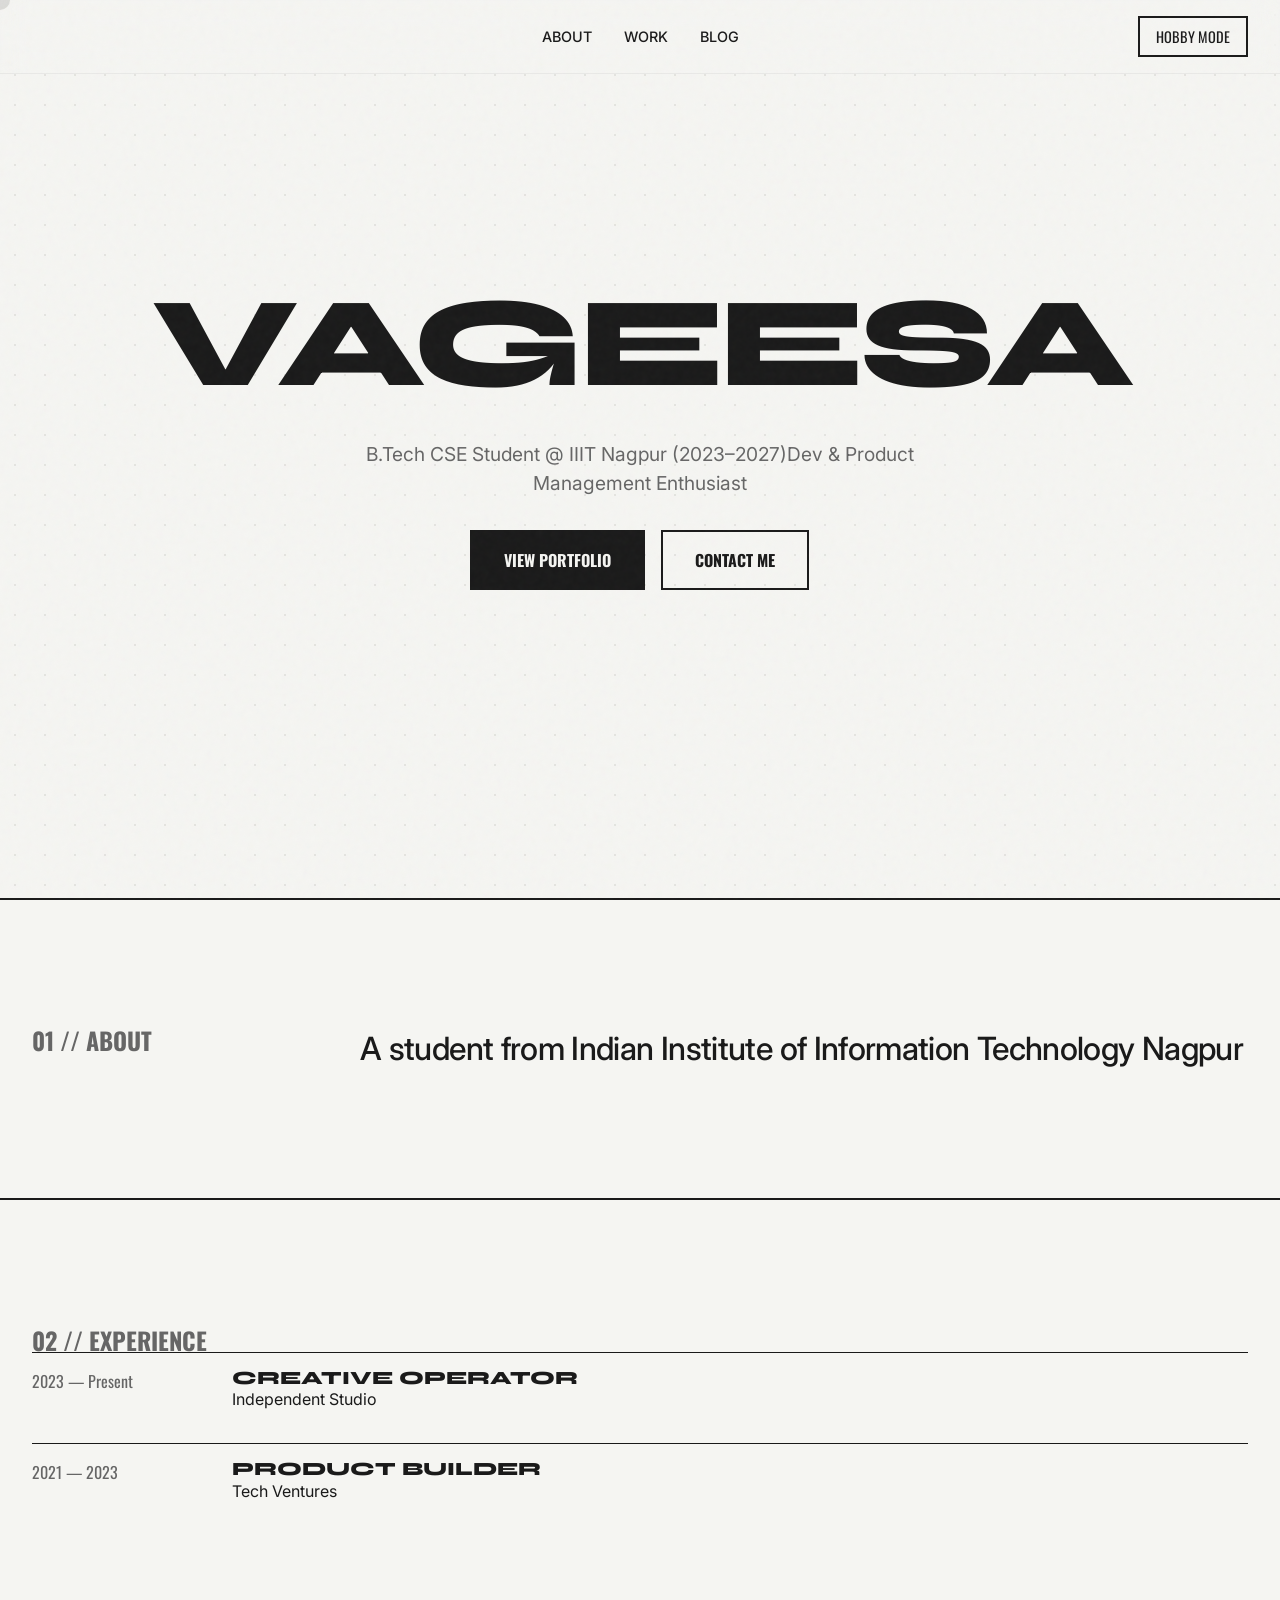
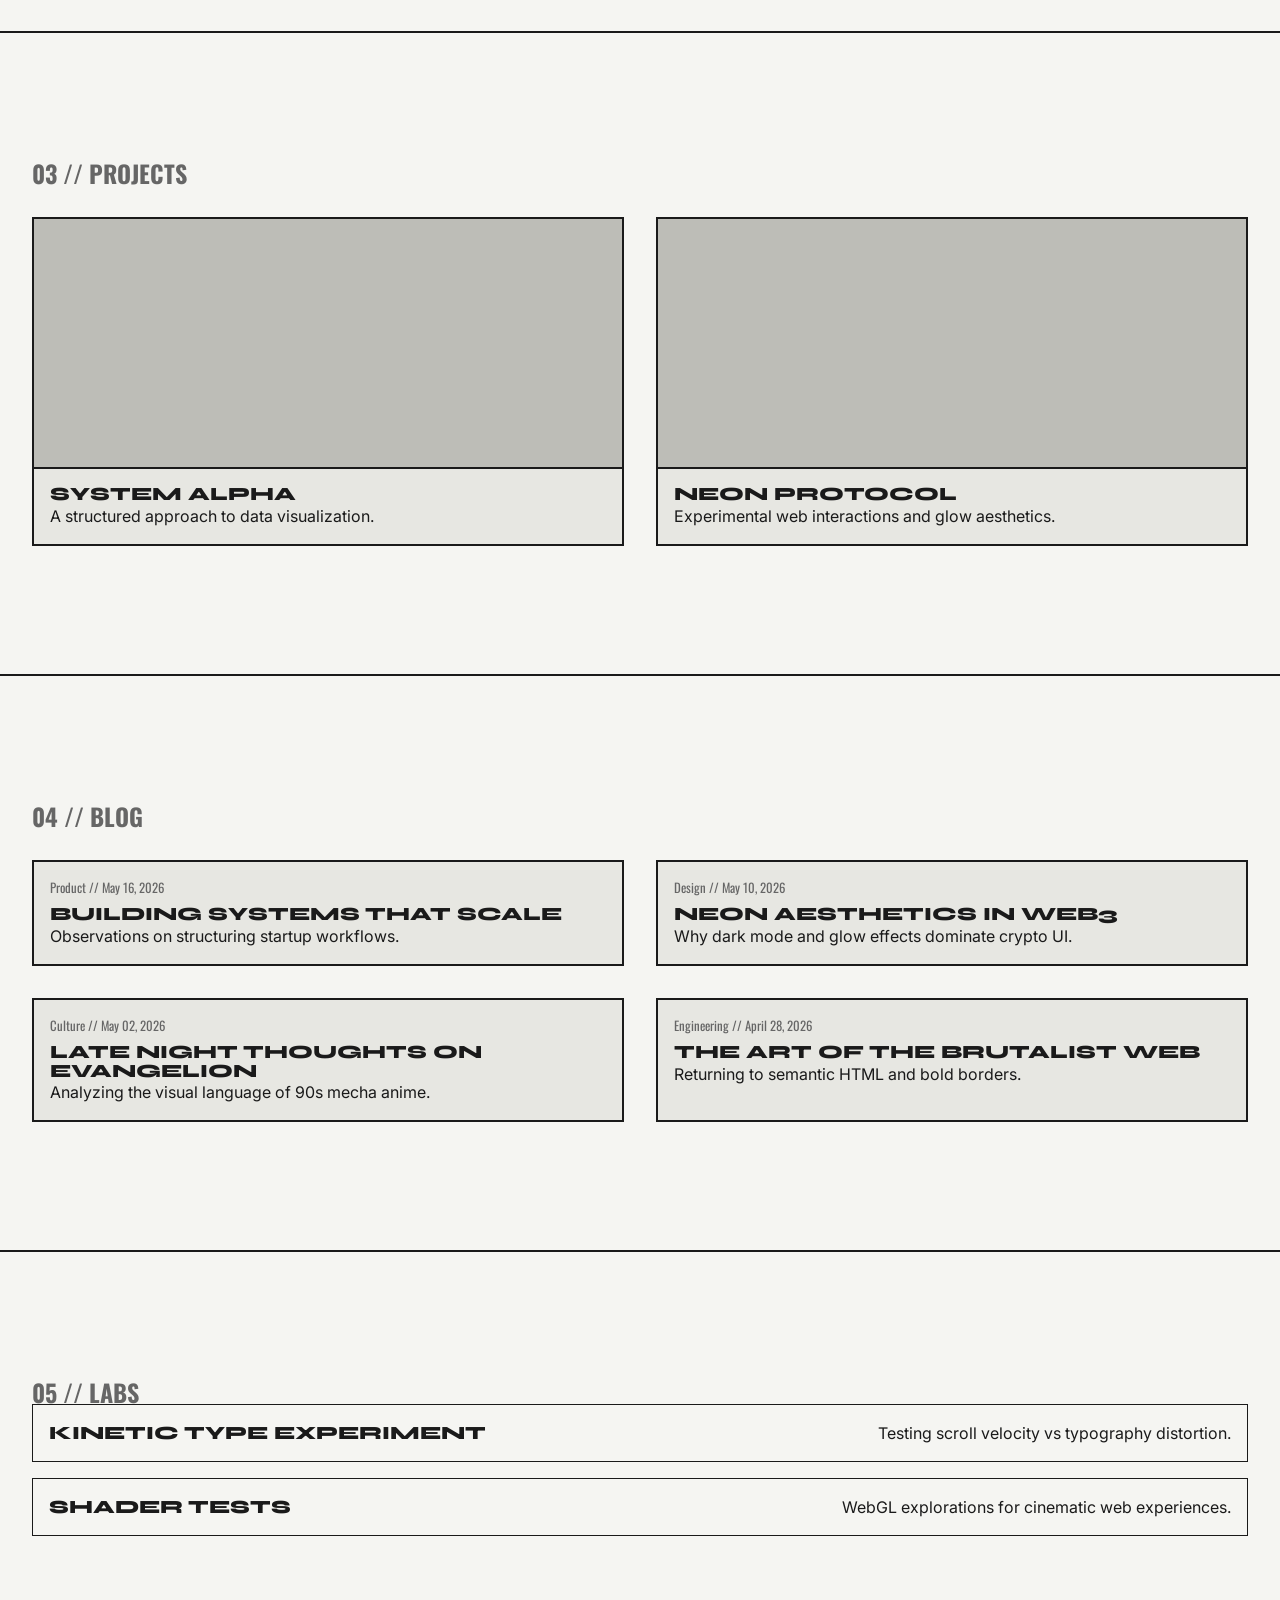
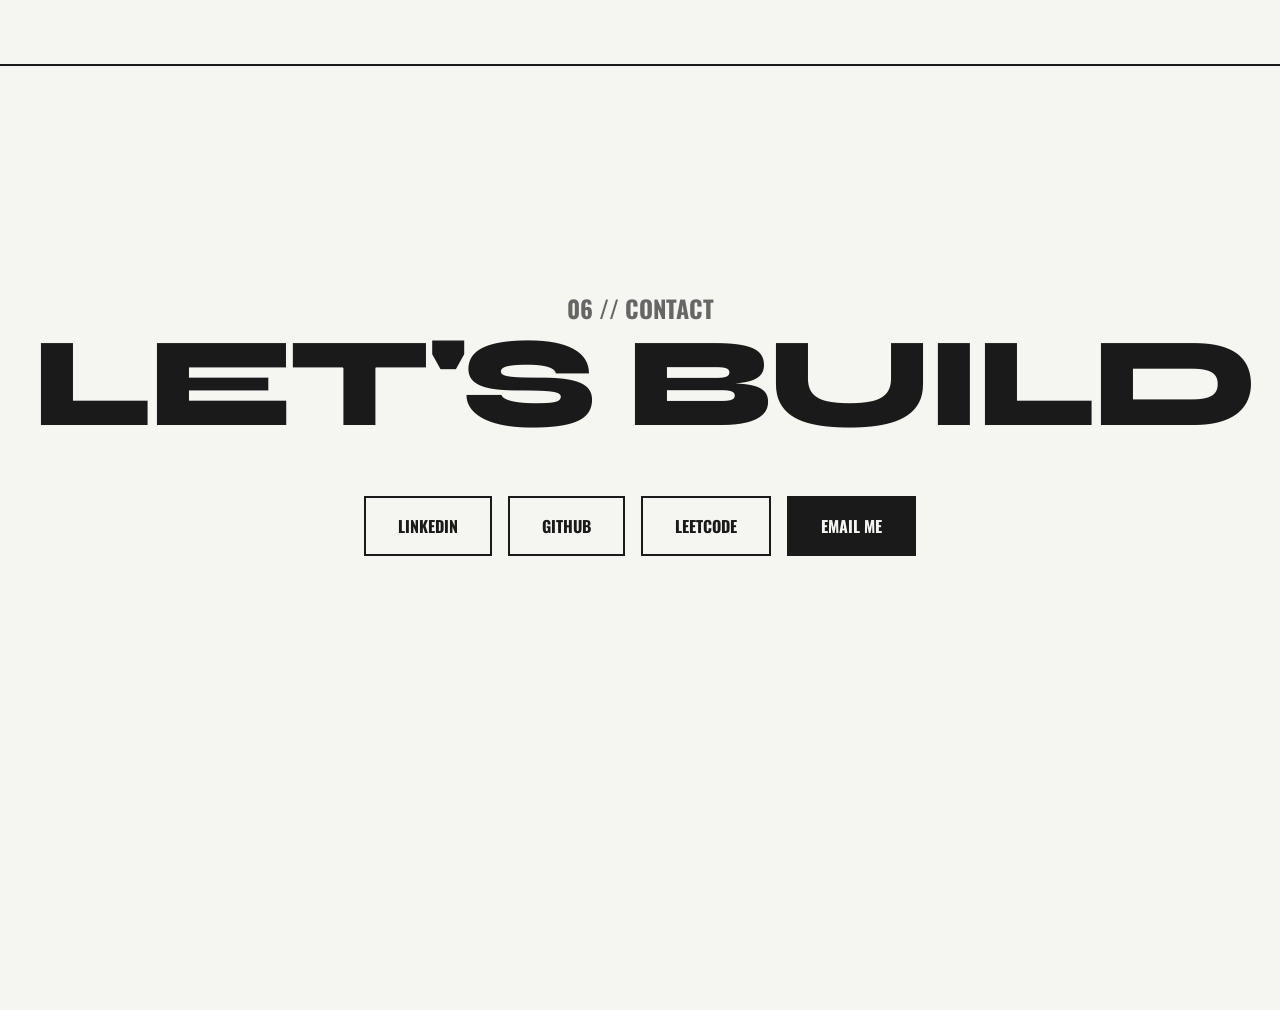
==== index.html @ 17bd2f6d "Put hero subtext on multiple lines" ====
<!DOCTYPE html>
<html lang="en" style="background-color: #F5F5F2;">
<head>
    <meta charset="UTF-8">
    <meta name="viewport" content="width=device-width, initial-scale=1.0">
    <title>Vageesa | Creative Operator</title>
    <meta name="description" content="Multidisciplinary creator bridging structured systems and raw human expression.">
    <link rel="preconnect" href="https://fonts.googleapis.com">
    <link rel="preconnect" href="https://fonts.gstatic.com" crossorigin>
    <link href="https://fonts.googleapis.com/css2?family=Caveat:wght@600&family=Inter:wght@400;500;600&family=Oswald:wght@500;700&family=Syne:wght@600;700;800&display=swap" rel="stylesheet">
    <link rel="stylesheet" href="styles.css">
</head>
<body class="professional-mode">
    <div id="transition-overlay" class="page-transition"></div>
    <div class="custom-cursor"></div>
    <div class="noise-overlay"></div>
    
    <nav class="navbar">
        <div class="nav-links">
            <a href="#about">About</a>
            <a href="#projects">Work</a>
            <a href="#blog">Blog</a>
        </div>
        <div class="nav-right">
            <button id="mode-toggle" class="mode-btn">
                <span class="btn-text">Hobby Mode</span>
                <div class="btn-glow"></div>
            </button>
        </div>
    </nav>

    <main data-scroll-container>
        <section id="hero" class="hero-section boxed-section">
            <div class="hero-content">
                <h1 class="giant-text" id="hero-watermark">VAGEESA</h1>
                <div class="hero-sub">
                    <p>B.Tech CSE Student @ IIIT Nagpur (2023–2027)<br>Dev & Product Management Enthusiast</p>
                </div>
                <div class="hero-actions">
                    <a href="#projects" class="btn btn-primary">View Portfolio</a>
                    <a href="#contact" class="btn btn-outline">Contact Me</a>
                </div>
            </div>
            <div class="grid-overlay"></div>
        </section>

        <section id="about" class="about-section boxed-section grid-layout">
            <div class="section-header">
                <h2 class="scroll-reveal">01 // ABOUT</h2>
            </div>
            <div class="about-content scroll-reveal">
                <p class="large-body" id="about-text">I operate at the intersection of logical product building and experimental visual storytelling. Every pixel has a purpose.</p>
            </div>
        </section>

        <section id="experience" class="experience-section boxed-section">
            <div class="section-header">
                <h2 class="scroll-reveal">02 // EXPERIENCE</h2>
            </div>
            <div class="timeline scroll-reveal">
                <div class="timeline-item">
                    <div class="timeline-meta">2023 — Present</div>
                    <div class="timeline-content">
                        <h3>Creative Operator</h3>
                        <p>Independent Studio</p>
                    </div>
                </div>
                <div class="timeline-item">
                    <div class="timeline-meta">2021 — 2023</div>
                    <div class="timeline-content">
                        <h3>Product Builder</h3>
                        <p>Tech Ventures</p>
                    </div>
                </div>
            </div>
        </section>

        <section id="projects" class="projects-section boxed-section">
            <div class="section-header">
                <h2 class="scroll-reveal">03 // PROJECTS</h2>
            </div>
            <div class="projects-grid">
                <!-- Project cards will go here -->
                <article class="project-card scroll-reveal">
                    <div class="project-img placeholder-img"></div>
                    <div class="project-info">
                        <h3>System Alpha</h3>
                        <p>A structured approach to data visualization.</p>
                    </div>
                </article>
                <article class="project-card scroll-reveal">
                    <div class="project-img placeholder-img"></div>
                    <div class="project-info">
                        <h3>Neon Protocol</h3>
                        <p>Experimental web interactions and glow aesthetics.</p>
                    </div>
                </article>
            </div>
        </section>

        <section id="blog" class="blog-section boxed-section">
            <div class="section-header">
                <h2 class="scroll-reveal">04 // BLOG</h2>
            </div>
            <div id="blog-container" class="blog-grid scroll-reveal">
                <!-- Blog cards injected via JS -->
            </div>
        </section>

        <section id="labs" class="labs-section boxed-section">
            <div class="section-header">
                <h2 class="scroll-reveal">05 // LABS</h2>
            </div>
            <div class="labs-content scroll-reveal">
                <div class="lab-item">
                    <h3>Kinetic Type Experiment</h3>
                    <p>Testing scroll velocity vs typography distortion.</p>
                </div>
                <div class="lab-item">
                    <h3>Shader Tests</h3>
                    <p>WebGL explorations for cinematic web experiences.</p>
                </div>
            </div>
        </section>

        <section id="contact" class="contact-section boxed-section">
            <div class="section-header">
                <h2 class="scroll-reveal">06 // CONTACT</h2>
            </div>
            <div class="contact-content scroll-reveal">
                <h1 class="giant-text">LET'S BUILD</h1>
                
                <div class="social-links" style="margin-top: 3rem; display: flex; justify-content: center; gap: 1rem; flex-wrap: wrap;">
                    <a href="https://linkedin.com/in/vageesa" target="_blank" class="btn btn-outline">LinkedIn</a>
                    <a href="https://github.com/vageesa" target="_blank" class="btn btn-outline">GitHub</a>
                    <a href="https://leetcode.com/u/vageesa_sarma/" target="_blank" class="btn btn-outline">LeetCode</a>
                    <a href="mailto:vageesamusunuri@gmail.com" class="btn btn-primary">Email Me</a>
                </div>
            </div>
        </section>
    </main>

    <script src="script.js"></script>
</body>
</html>
---- styles.css ----
:root {
    /* Fonts */
    --font-sans: 'Inter', sans-serif;
    --font-display: 'Syne', sans-serif;
    --font-mono: 'Oswald', sans-serif;
    --font-sign: 'Caveat', cursive;

    /* Professional Mode (Light) Default */
    --bg-main: #F5F5F2;
    --bg-secondary: #E7E7E2;
    --text-main: #1A1A1A;
    --text-muted: #666666;
    --border-main: #1A1A1A;
    --accent-primary: #BDBDB7;
    --accent-glow: transparent;
    --noise-opacity: 0.03;
    
    /* Layout */
    --border-width: 2px;
    --spacing-sm: 1rem;
    --spacing-md: 2rem;
    --spacing-lg: 4rem;
    --spacing-xl: 8rem;
    
    --transition-cinematic: all 1.2s cubic-bezier(0.19, 1, 0.22, 1);
    --transition-fast: all 0.3s ease;
}

body.hobby-mode {
    /* Hobby Mode (Dark) */
    --bg-main: #0a0a0c;
    --bg-secondary: #121214;
    --text-main: #F5F5F2;
    --text-muted: #888888;
    --border-main: #333333;
    --accent-primary: #ff5e00; /* Neon Orange */
    --accent-secondary: #00e1ff; /* Electric Blue */
    --accent-tertiary: #9d00ff; /* Soft Purple */
    --accent-glow: 0 0 20px rgba(255, 94, 0, 0.3);
    --noise-opacity: 0.08;
}

/* Reset & Base */
*, *::before, *::after {
    box-sizing: border-box;
    margin: 0;
    padding: 0;
}

html {
    scroll-behavior: smooth;
    font-size: 16px;
    -ms-overflow-style: none;  /* IE and Edge */
    scrollbar-width: none;  /* Firefox */
    background-color: var(--bg-main);
}

/* Hide scrollbar for Chrome, Safari and Opera */
::-webkit-scrollbar {
    display: none;
}

body {
    background-color: var(--bg-main);
    color: var(--text-main);
    font-family: var(--font-sans);
    line-height: 1.5;
    transition: var(--transition-cinematic);
    overflow-x: hidden;
    cursor: none; /* Custom cursor */
}

/* Custom Cursor */
.custom-cursor {
    position: fixed;
    top: 0;
    left: 0;
    width: 20px;
    height: 20px;
    border-radius: 50%;
    background-color: var(--text-main);
    mix-blend-mode: difference;
    pointer-events: none;
    z-index: 9999;
    transform: translate(-50%, -50%);
    transition: width 0.2s, height 0.2s, background-color 0.2s;
}

body.hobby-mode .custom-cursor {
    background-color: var(--accent-primary);
    box-shadow: 0 0 10px var(--accent-primary);
    mix-blend-mode: normal;
}

/* Noise Overlay */
.noise-overlay {
    position: fixed;
    top: 0;
    left: 0;
    width: 100vw;
    height: 100vh;
    pointer-events: none;
    z-index: 9998;
    opacity: var(--noise-opacity);
    background: url('data:image/svg+xml;utf8,%3Csvg viewBox="0 0 200 200" xmlns="http://www.w3.org/2000/svg"%3E%3Cfilter id="noiseFilter"%3E%3CfeTurbulence type="fractalNoise" baseFrequency="0.65" numOctaves="3" stitchTiles="stitch"/%3E%3C/filter%3E%3Crect width="100%25" height="100%25" filter="url(%23noiseFilter)"/%3E%3C/svg%3E');
    transition: var(--transition-cinematic);
}

/* Grid overlay for professional mode */
body:not(.hobby-mode) .grid-overlay {
    position: absolute;
    top: 0;
    left: 0;
    right: 0;
    bottom: 0;
    background-image: radial-gradient(var(--accent-primary) 1px, transparent 1px);
    background-size: 30px 30px;
    opacity: 0.3;
    pointer-events: none;
    z-index: -1;
}

body.hobby-mode .grid-overlay {
    opacity: 0;
}

/* Typography */
h1, h2, h3, h4 {
    font-family: var(--font-display);
    text-transform: uppercase;
    font-weight: 800;
    line-height: 1;
    transition: transform 0.3s cubic-bezier(0.175, 0.885, 0.32, 1.275), color 0.3s ease;
}

h2:hover, h3:hover, h4:hover {
    transform: scale(1.02) translateX(5px);
    color: var(--accent-primary);
}

.giant-text {
    font-size: clamp(3rem, 10vw, 8rem);
    letter-spacing: -0.04em;
    margin: 0;
    transition: transform 0.3s cubic-bezier(0.175, 0.885, 0.32, 1.275), color 0.3s ease;
    cursor: default;
    white-space: nowrap;
}

#hero-watermark:hover {
    transform: scale(1.05) translateY(-5px);
    color: var(--accent-primary);
}

.fade-on-scroll {
    transition: opacity 0.4s ease, transform 0.4s ease, font-size 0.4s ease, margin 0.4s ease;
}

.large-body {
    font-size: clamp(1.2rem, 2.5vw, 2rem);
    font-weight: 500;
    line-height: 1.3;
    letter-spacing: -0.02em;
}

body.hobby-mode .giant-text {
    text-shadow: var(--accent-glow);
    font-style: italic; /* Add some motorsport speed feel */
}

/* Layout & Brutalism */
.boxed-section {
    border-bottom: var(--border-width) solid var(--border-main);
    padding: var(--spacing-xl) var(--spacing-md);
    position: relative;
    transition: border-color 1.2s ease;
}

.grid-layout {
    display: grid;
    grid-template-columns: 1fr;
    gap: var(--spacing-md);
}

@media (min-width: 768px) {
    .grid-layout {
        grid-template-columns: 1fr 3fr;
    }
}

.section-header h2 {
    font-size: 1.5rem;
    font-family: var(--font-mono);
    color: var(--text-muted);
}

/* Navbar */
.navbar {
    position: fixed;
    top: 0;
    width: 100%;
    display: flex;
    justify-content: flex-end;
    align-items: center;
    padding: var(--spacing-sm) var(--spacing-md);
    background: rgba(245, 245, 242, 0.4); /* Glass effect on light mode */
    backdrop-filter: blur(12px);
    -webkit-backdrop-filter: blur(12px);
    border-bottom: 1px solid rgba(26, 26, 26, 0.05); /* very subtle edge */
    z-index: 100;
    transition: var(--transition-cinematic);
}

body.hobby-mode .navbar {
    background: rgba(10, 10, 12, 0.4);
    border-bottom: 1px solid rgba(255, 255, 255, 0.05);
}

.nav-links {
    position: absolute;
    left: 50%;
    transform: translateX(-50%);
    display: flex;
    align-items: center;
    /* Increased duration to 1.5s and used an ease-in-out curve for a much slower, graceful slide */
    transition: all 1.5s cubic-bezier(0.4, 0.0, 0.2, 1); 
}

body.scrolled .nav-links {
    left: var(--spacing-md);
    transform: translateX(0);
}

.nav-right {
    display: flex;
    align-items: center;
    gap: 1.5rem;
}

.nav-links a {
    text-decoration: none;
    color: var(--text-main);
    margin: 0 var(--spacing-sm);
    font-weight: 500;
    text-transform: uppercase;
    font-size: 0.9rem;
    position: relative;
    display: inline-block;
    transition: transform 0.3s cubic-bezier(0.175, 0.885, 0.32, 1.275), color 0.3s ease;
}

.nav-links a:hover {
    transform: scale(1.1) translateY(-2px);
    color: var(--accent-primary);
}

.nav-links a::after {
    content: '';
    position: absolute;
    bottom: -4px;
    left: 0;
    width: 0%;
    height: 2px;
    background: var(--text-main);
    transition: width 0.3s ease;
}

.nav-links a:hover::after {
    width: 100%;
}

body.hobby-mode .nav-links a::after {
    background: var(--accent-primary);
    box-shadow: 0 0 8px var(--accent-primary);
}



/* Mode Button */
.mode-btn {
    background: transparent;
    border: var(--border-width) solid var(--border-main);
    color: var(--text-main);
    padding: 0.5rem 1rem;
    font-family: var(--font-mono);
    font-size: 0.9rem;
    text-transform: uppercase;
    cursor: pointer;
    position: relative;
    overflow: hidden;
    transition: transform 0.3s cubic-bezier(0.175, 0.885, 0.32, 1.275), background 0.4s ease, border-color 0.4s ease;
}

.mode-btn:hover {
    transform: scale(1.05);
    color: var(--bg-main);
}

.mode-btn::before {
    content: '';
    position: absolute;
    top: 0;
    left: -100%;
    width: 100%;
    height: 100%;
    background: var(--text-main);
    transition: transform 0.4s ease;
    z-index: -1;
}

.mode-btn:hover::before {
    transform: translateX(100%);
}

.mode-btn:hover {
    color: var(--bg-main);
}

body.hobby-mode .mode-btn {
    border-color: var(--accent-primary);
    color: var(--accent-primary);
    text-shadow: 0 0 5px var(--accent-primary);
}

body.hobby-mode .mode-btn::before {
    background: var(--accent-primary);
}
body.hobby-mode .mode-btn:hover {
    color: #000;
}

/* Hero Section */
.hero-section {
    min-height: 100vh;
    display: flex;
    flex-direction: column;
    justify-content: center;
    align-items: center;
    text-align: center;
    padding-top: 100px; /* offset for nav */
    position: relative;
}

.hero-content {
    position: relative;
    z-index: 10;
}

#hero-watermark {
    position: relative;
    z-index: 1; /* allow hover interactions initially */
    transition: none; /* prevents stuttering during scroll */
    margin: 0;
    transform-origin: center center;
}

main {
    position: relative;
    z-index: 1;
}

.hero-sub {
    max-width: 600px;
    margin: var(--spacing-md) auto;
    font-size: 1.2rem;
    color: var(--text-muted);
}

.hover-word {
    display: inline-block;
    transition: transform 0.3s cubic-bezier(0.175, 0.885, 0.32, 1.275), color 0.3s ease, text-shadow 0.3s ease;
    cursor: default;
}

.hover-word:hover {
    transform: scale(1.15) translateY(-3px);
    color: var(--accent-primary);
}

body.hobby-mode .hover-word:hover {
    text-shadow: var(--accent-glow);
}

.hero-actions {
    display: flex;
    gap: var(--spacing-sm);
    justify-content: center;
    margin-top: var(--spacing-md);
}

.btn {
    padding: 1rem 2rem;
    text-decoration: none;
    text-transform: uppercase;
    font-family: var(--font-mono);
    font-weight: 700;
    border: var(--border-width) solid var(--border-main);
    transition: transform 0.3s cubic-bezier(0.175, 0.885, 0.32, 1.275), background 0.3s ease, color 0.3s ease, box-shadow 0.3s ease;
}

.btn:hover {
    transform: scale(1.05) translateY(-3px);
}

.btn-primary {
    background: var(--text-main);
    color: var(--bg-main);
}

.btn-primary:hover {
    background: transparent;
    color: var(--text-main);
}

.btn-outline {
    background: transparent;
    color: var(--text-main);
}

.btn-outline:hover {
    background: var(--text-main);
    color: var(--bg-main);
}

body.hobby-mode .btn-primary {
    background: var(--accent-primary);
    border-color: var(--accent-primary);
    color: #000;
    box-shadow: 0 0 15px rgba(255, 94, 0, 0.4);
}

body.hobby-mode .btn-primary:hover {
    background: transparent;
    color: var(--accent-primary);
    box-shadow: 0 0 25px rgba(255, 94, 0, 0.8);
}

/* Timeline / Experience */
.timeline {
    display: flex;
    flex-direction: column;
    gap: var(--spacing-md);
}

.timeline-item {
    display: grid;
    grid-template-columns: 1fr;
    border-top: 1px solid var(--border-main);
    padding-top: var(--spacing-sm);
}

@media (min-width: 768px) {
    .timeline-item {
        grid-template-columns: 200px 1fr;
    }
}

.timeline-meta {
    font-family: var(--font-mono);
    color: var(--text-muted);
}

/* Projects & Blog Grid */
.projects-grid, .blog-grid {
    display: grid;
    grid-template-columns: 1fr;
    gap: var(--spacing-md);
    margin-top: var(--spacing-md);
}

@media (min-width: 768px) {
    .projects-grid, .blog-grid {
        grid-template-columns: repeat(2, 1fr);
    }
}

.project-card, .blog-card {
    border: var(--border-width) solid var(--border-main);
    background: var(--bg-secondary);
    transition: var(--transition-cinematic);
    position: relative;
    overflow: hidden;
}

.project-card:hover, .blog-card:hover {
    transform: translateY(-5px);
}

body.hobby-mode .project-card, body.hobby-mode .blog-card {
    border-color: #222;
}

body.hobby-mode .project-card:hover, body.hobby-mode .blog-card:hover {
    border-color: var(--accent-secondary);
    box-shadow: 0 0 20px rgba(0, 225, 255, 0.2);
}

.project-img, .blog-img {
    width: 100%;
    height: 250px;
    background: var(--accent-primary);
    border-bottom: var(--border-width) solid var(--border-main);
    transition: background 1.2s ease;
}

body.hobby-mode .project-img {
    background: linear-gradient(45deg, var(--accent-secondary), var(--accent-tertiary));
    opacity: 0.5;
}

.project-info, .blog-info {
    padding: var(--spacing-sm);
}

.blog-meta {
    font-family: var(--font-mono);
    font-size: 0.8rem;
    color: var(--text-muted);
    margin-bottom: 0.5rem;
    display: block;
}

/* Labs */
.labs-content {
    display: flex;
    flex-direction: column;
    gap: var(--spacing-sm);
}

.lab-item {
    border: 1px solid var(--border-main);
    padding: var(--spacing-sm);
    display: flex;
    justify-content: space-between;
    align-items: center;
}

body.hobby-mode .lab-item {
    border-color: var(--accent-tertiary);
    background: rgba(157, 0, 255, 0.05);
}

/* Contact */
.contact-section {
    text-align: center;
    border-bottom: none;
    min-height: 80vh;
    display: flex;
    flex-direction: column;
    justify-content: center;
}

.giant-link {
    font-size: clamp(2rem, 8vw, 8rem);
    font-family: var(--font-display);
    color: var(--text-main);
    text-decoration: none;
    font-weight: 800;
    transition: var(--transition-fast);
    display: inline-block;
}

.giant-link:hover {
    color: var(--bg-main);
    -webkit-text-stroke: 2px var(--text-main);
}

body.hobby-mode .giant-link:hover {
    -webkit-text-stroke: 2px var(--accent-primary);
    text-shadow: 0 0 20px var(--accent-primary);
}

/* Scroll Animations */
.scroll-reveal {
    opacity: 0;
    transform: translateY(40px);
    transition: opacity 0.8s cubic-bezier(0.19, 1, 0.22, 1), transform 0.8s cubic-bezier(0.19, 1, 0.22, 1);
}

.scroll-reveal.visible {
    opacity: 1;
    transform: translateY(0);
}

/* Page Transition Overlay */
.page-transition {
    position: fixed;
    top: 0; left: 0; right: 0; bottom: 0;
    background-color: var(--bg-main);
    z-index: 999999;
    pointer-events: none;
    opacity: 1;
    
    --origin-x: 90%;
    --origin-y: 40px;
    
    clip-path: circle(150% at var(--origin-x) var(--origin-y));
    transition: clip-path 1.2s cubic-bezier(0.645, 0.045, 0.355, 1);
}

/* Expansion state (starts at 0) */
.page-transition.circle-collapse {
    clip-path: circle(0% at var(--origin-x) var(--origin-y));
}

/* Shrink state (for page load) */
.page-transition.fade-out {
    clip-path: circle(0% at var(--origin-x) var(--origin-y));
}
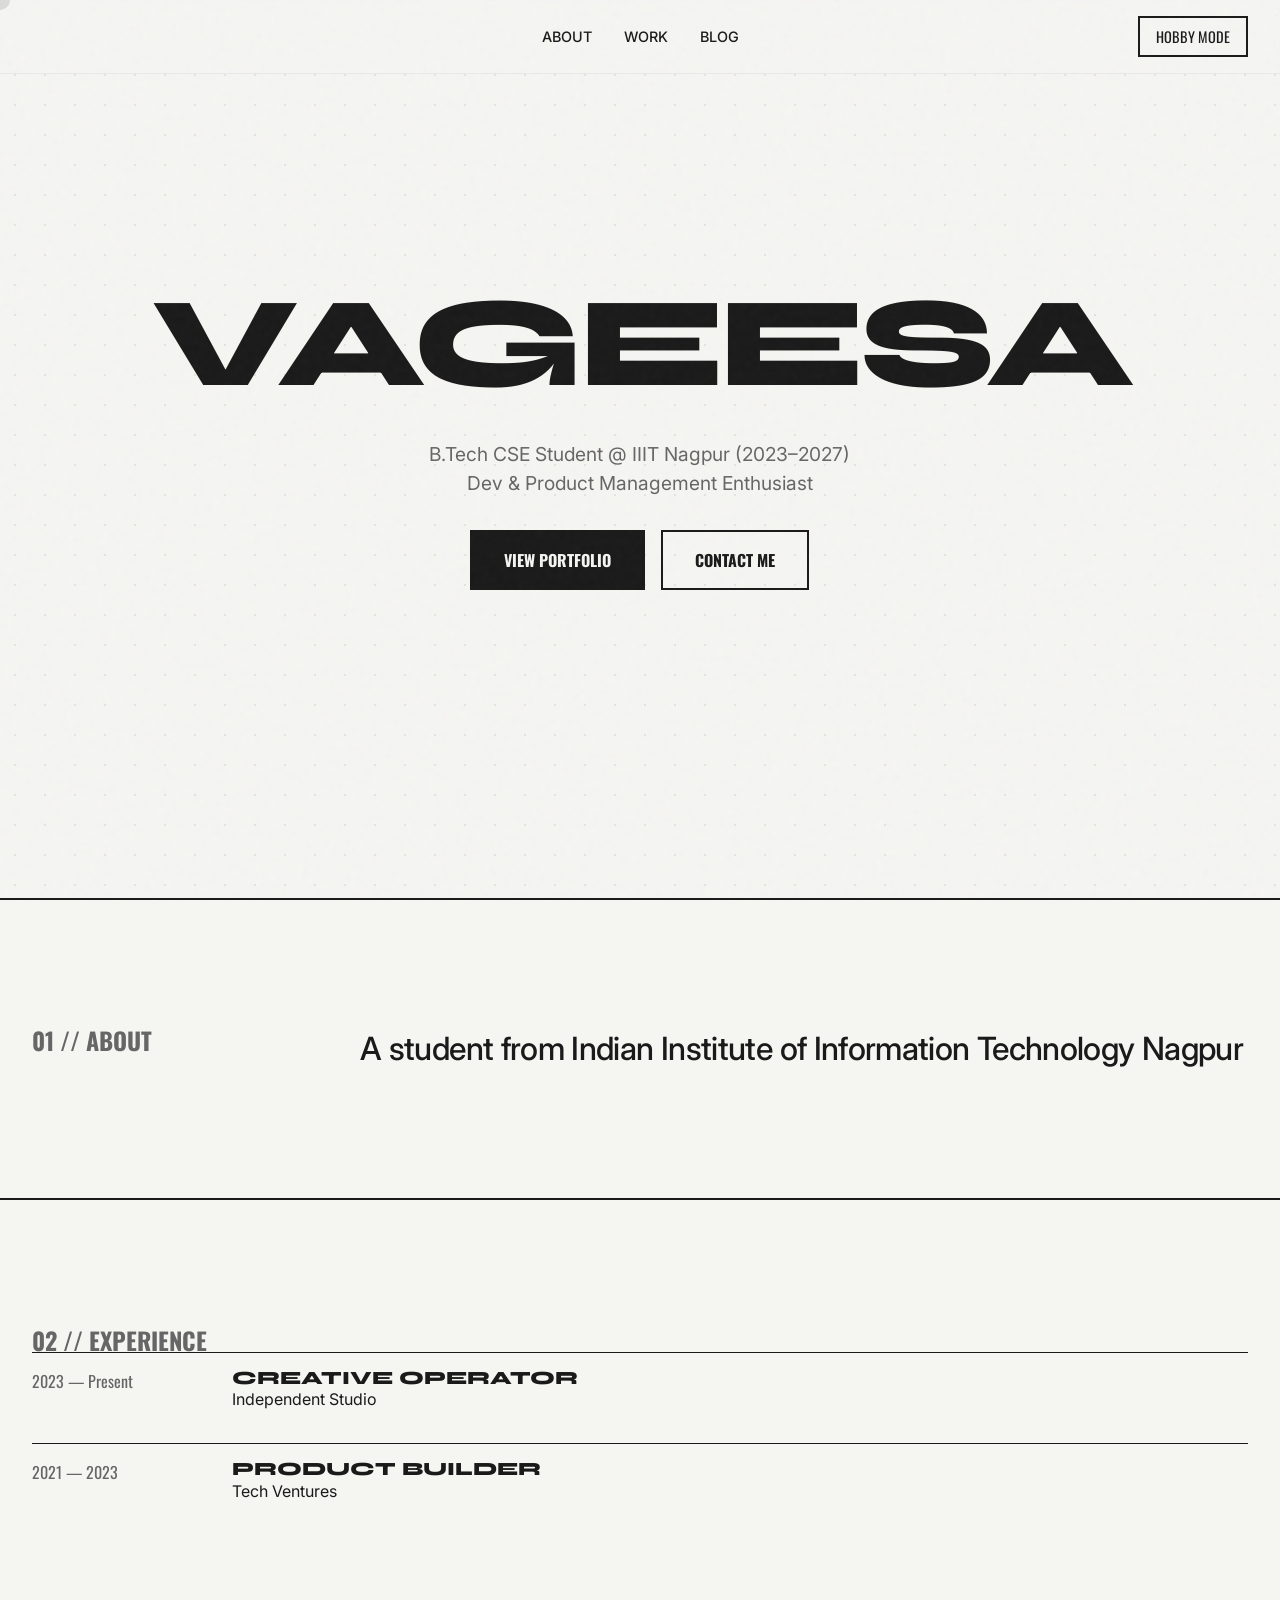
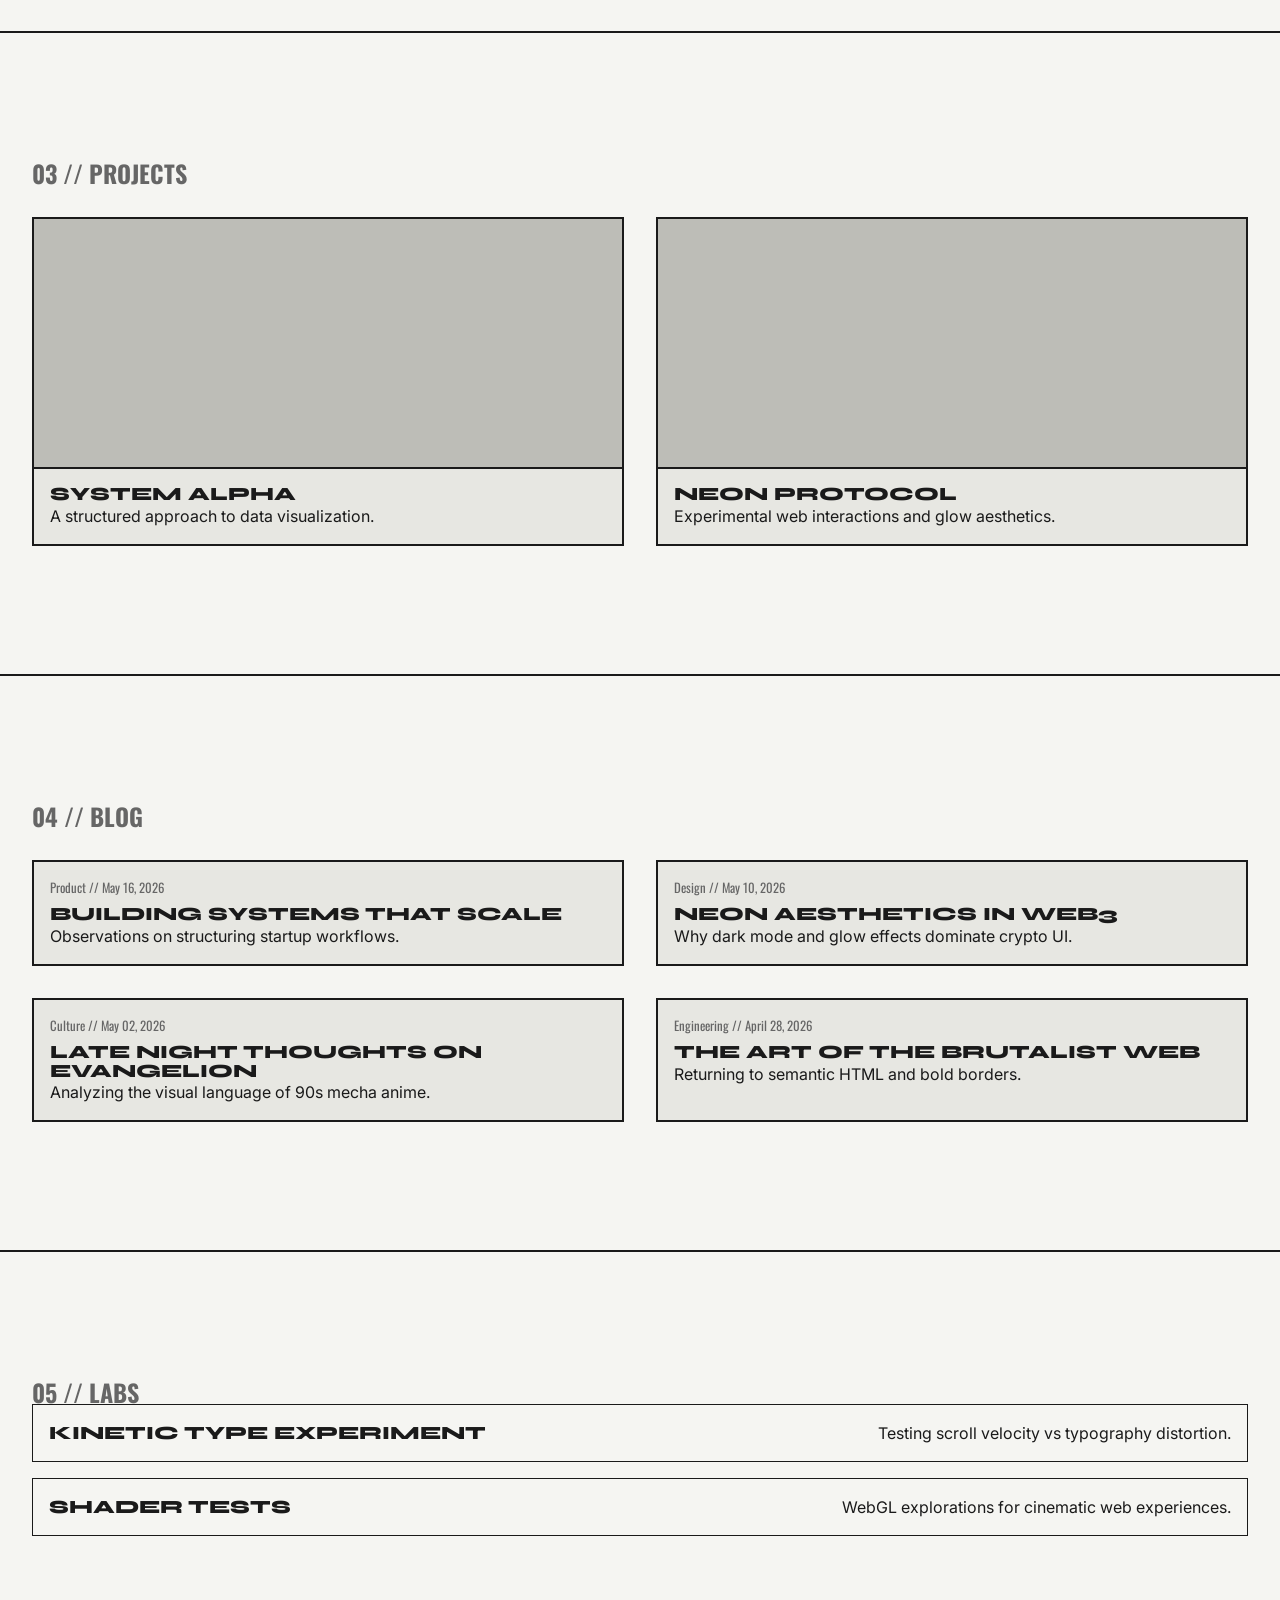
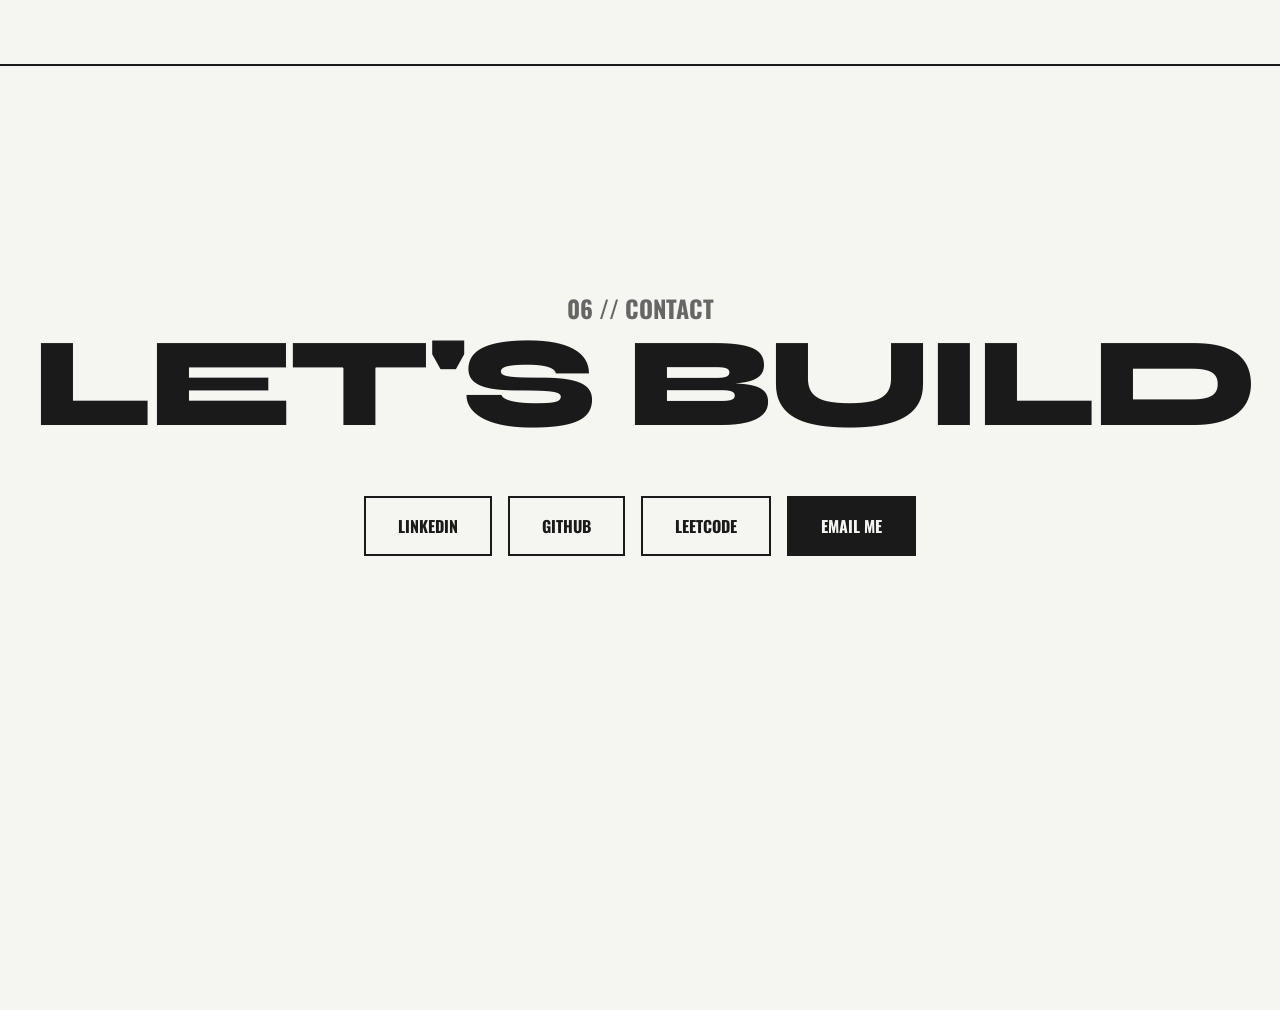
==== commit 8113c6c2: "Fix hero subtext line breaks and bulge effect" ====
--- a/index.html
+++ b/index.html
@@ -34,7 +34,8 @@
             <div class="hero-content">
                 <h1 class="giant-text" id="hero-watermark">VAGEESA</h1>
                 <div class="hero-sub">
-                    <p>B.Tech CSE Student @ IIIT Nagpur (2023–2027)<br>Dev & Product Management Enthusiast</p>
+                    <p>B.Tech CSE Student @ IIIT Nagpur (2023–2027)</p>
+                    <p>Dev & Product Management Enthusiast</p>
                 </div>
                 <div class="hero-actions">
                     <a href="#projects" class="btn btn-primary">View Portfolio</a>
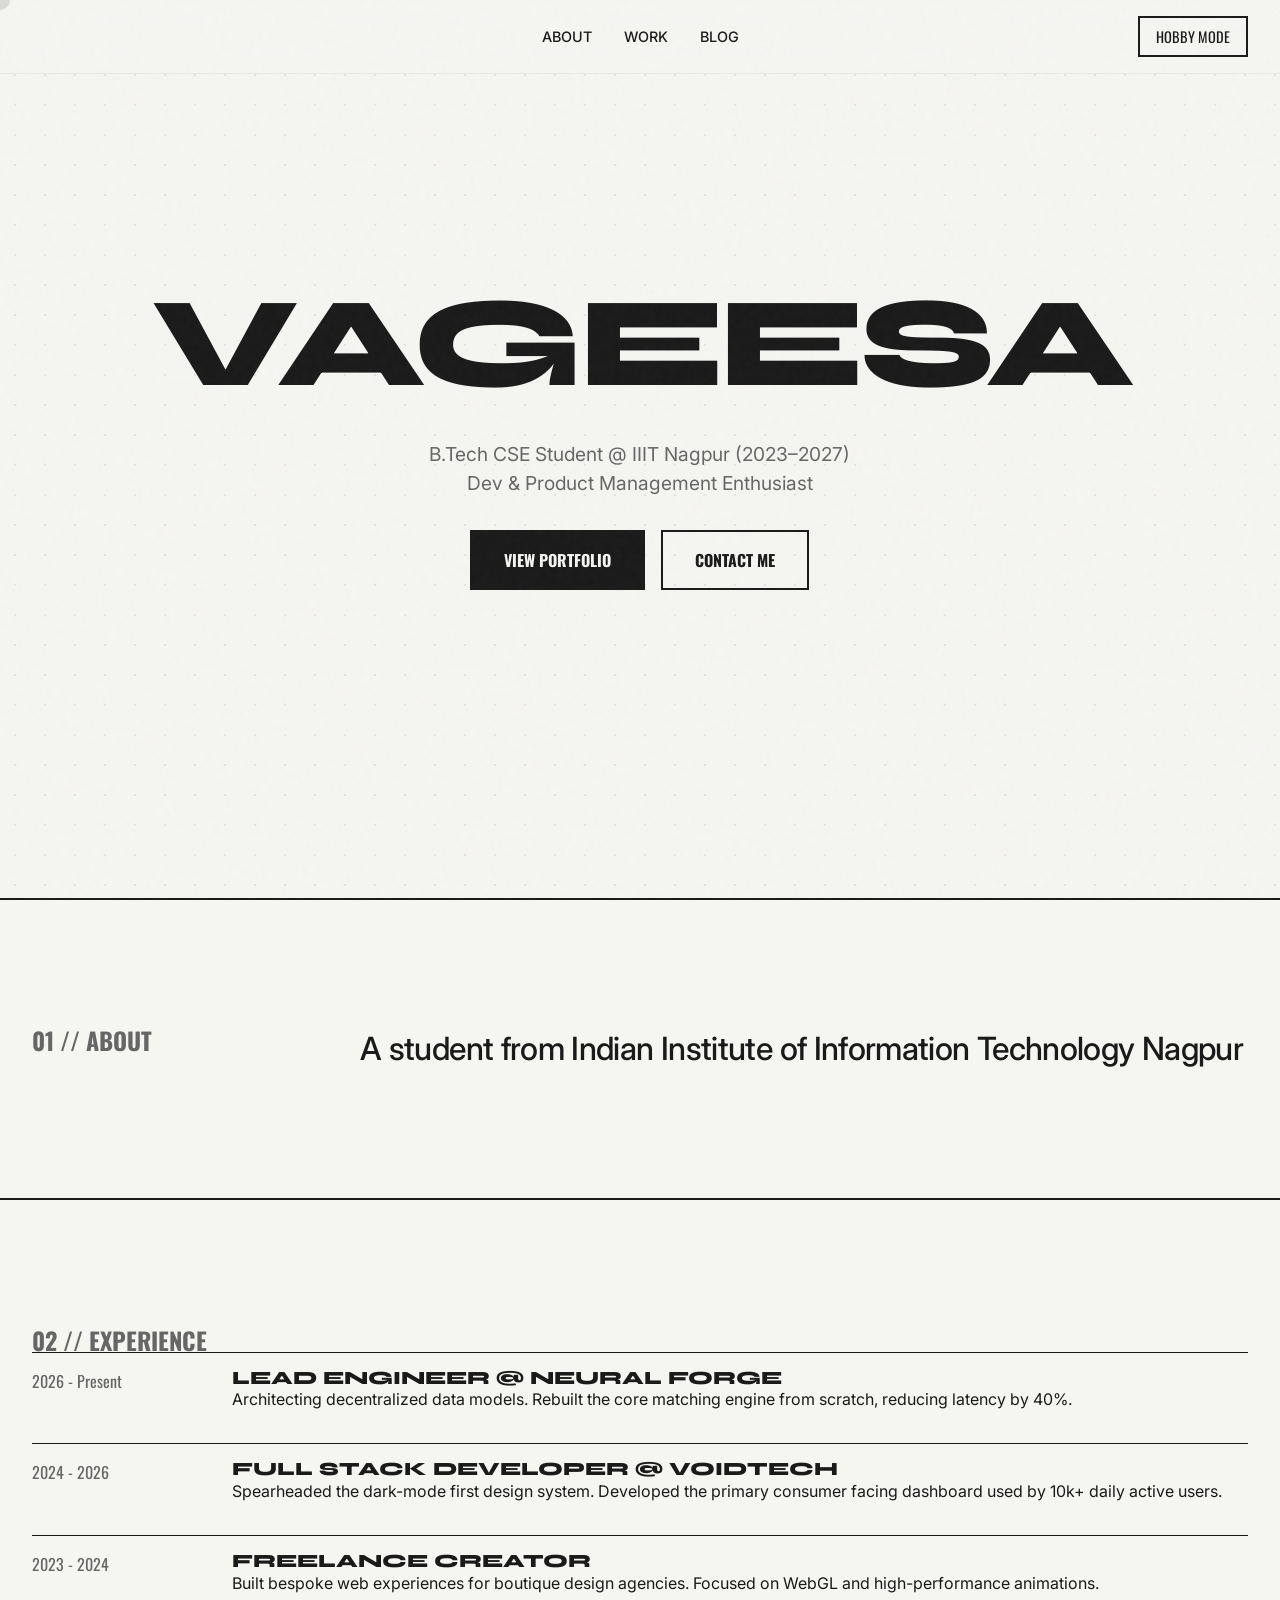
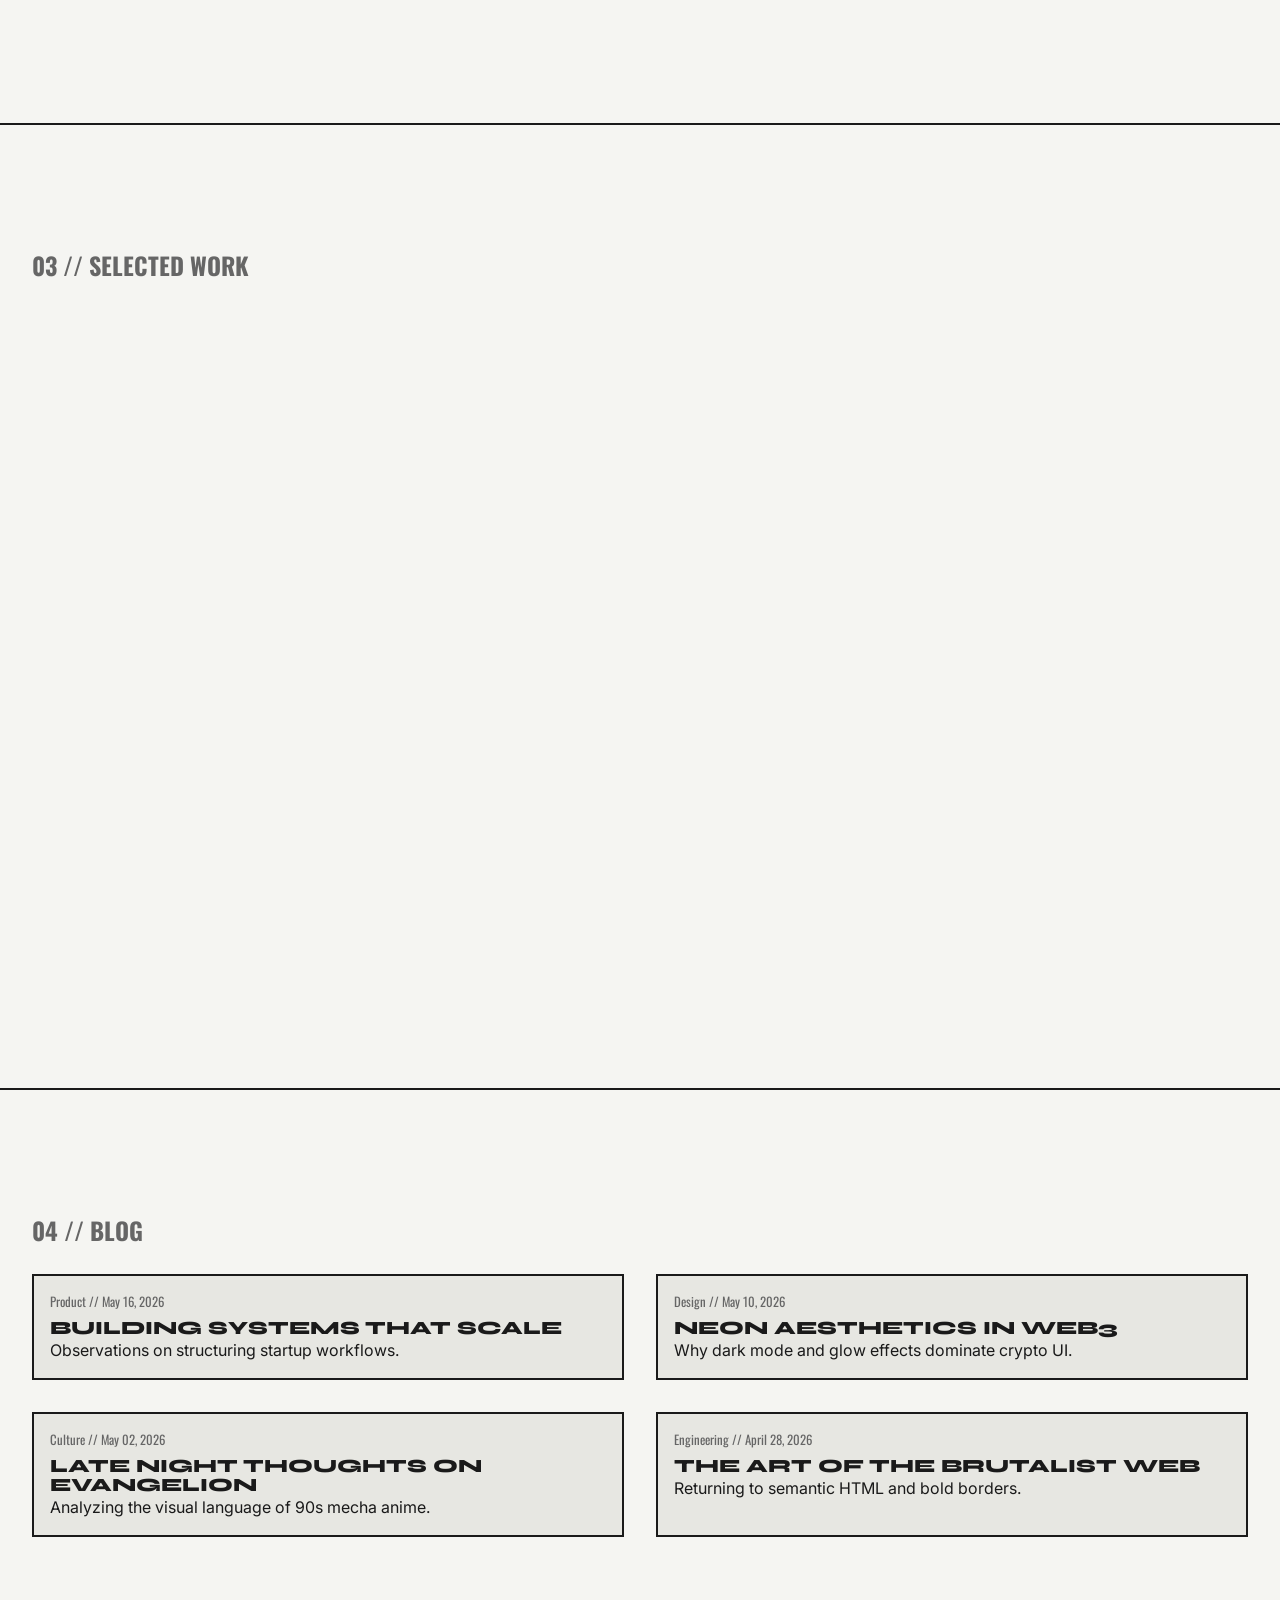
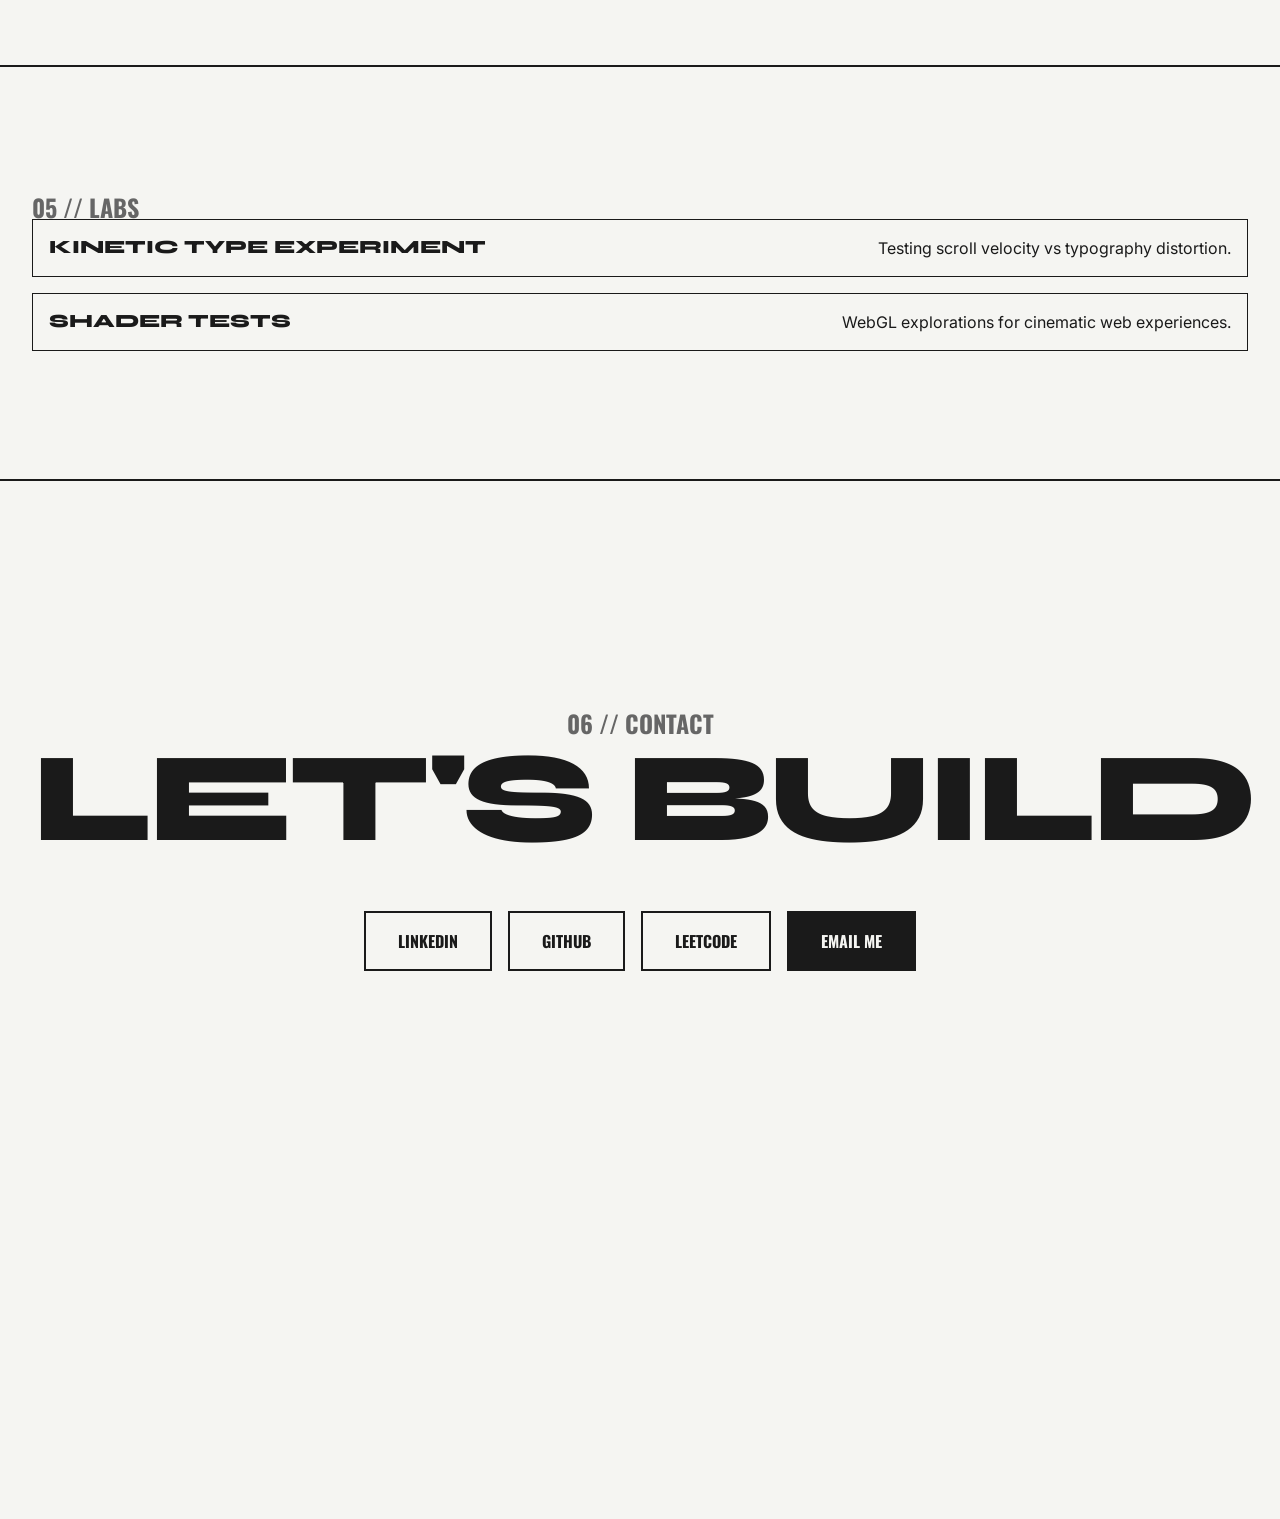
==== commit b6d8aa83: "Migrate Experience and Projects to CMS" ====
--- a/index.html
+++ b/index.html
@@ -58,44 +58,17 @@
             <div class="section-header">
                 <h2 class="scroll-reveal">02 // EXPERIENCE</h2>
             </div>
-            <div class="timeline scroll-reveal">
-                <div class="timeline-item">
-                    <div class="timeline-meta">2023 — Present</div>
-                    <div class="timeline-content">
-                        <h3>Creative Operator</h3>
-                        <p>Independent Studio</p>
-                    </div>
-                </div>
-                <div class="timeline-item">
-                    <div class="timeline-meta">2021 — 2023</div>
-                    <div class="timeline-content">
-                        <h3>Product Builder</h3>
-                        <p>Tech Ventures</p>
-                    </div>
-                </div>
+            <div class="timeline scroll-reveal" id="experience-container">
+                <!-- Javascript will inject experience timeline here -->
             </div>
         </section>
 
-        <section id="projects" class="projects-section boxed-section">
+        <section id="projects" class="projects-section boxed-section grid-layout">
             <div class="section-header">
-                <h2 class="scroll-reveal">03 // PROJECTS</h2>
+                <h2 class="scroll-reveal">03 // SELECTED WORK</h2>
             </div>
-            <div class="projects-grid">
-                <!-- Project cards will go here -->
-                <article class="project-card scroll-reveal">
-                    <div class="project-img placeholder-img"></div>
-                    <div class="project-info">
-                        <h3>System Alpha</h3>
-                        <p>A structured approach to data visualization.</p>
-                    </div>
-                </article>
-                <article class="project-card scroll-reveal">
-                    <div class="project-img placeholder-img"></div>
-                    <div class="project-info">
-                        <h3>Neon Protocol</h3>
-                        <p>Experimental web interactions and glow aesthetics.</p>
-                    </div>
-                </article>
+            <div class="project-grid" id="projects-container">
+                <!-- Javascript will inject projects here -->
             </div>
         </section>
 
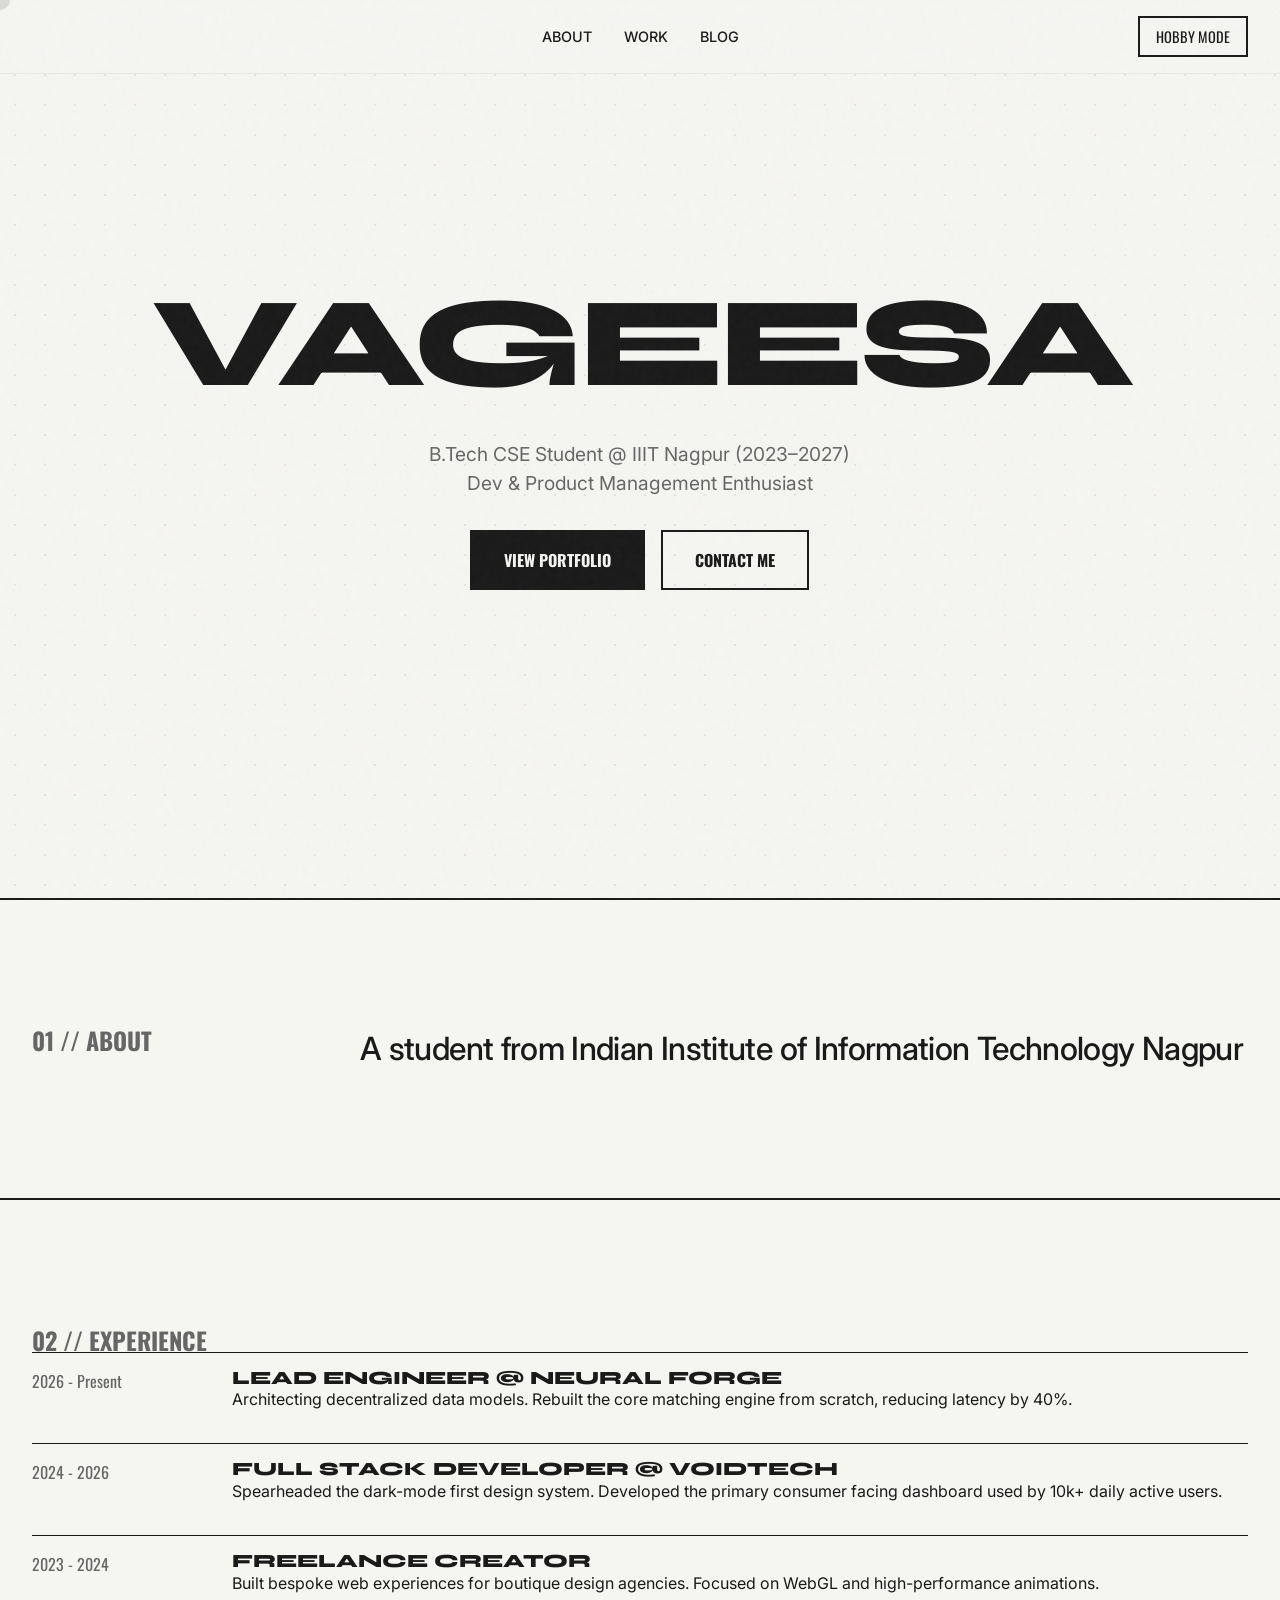
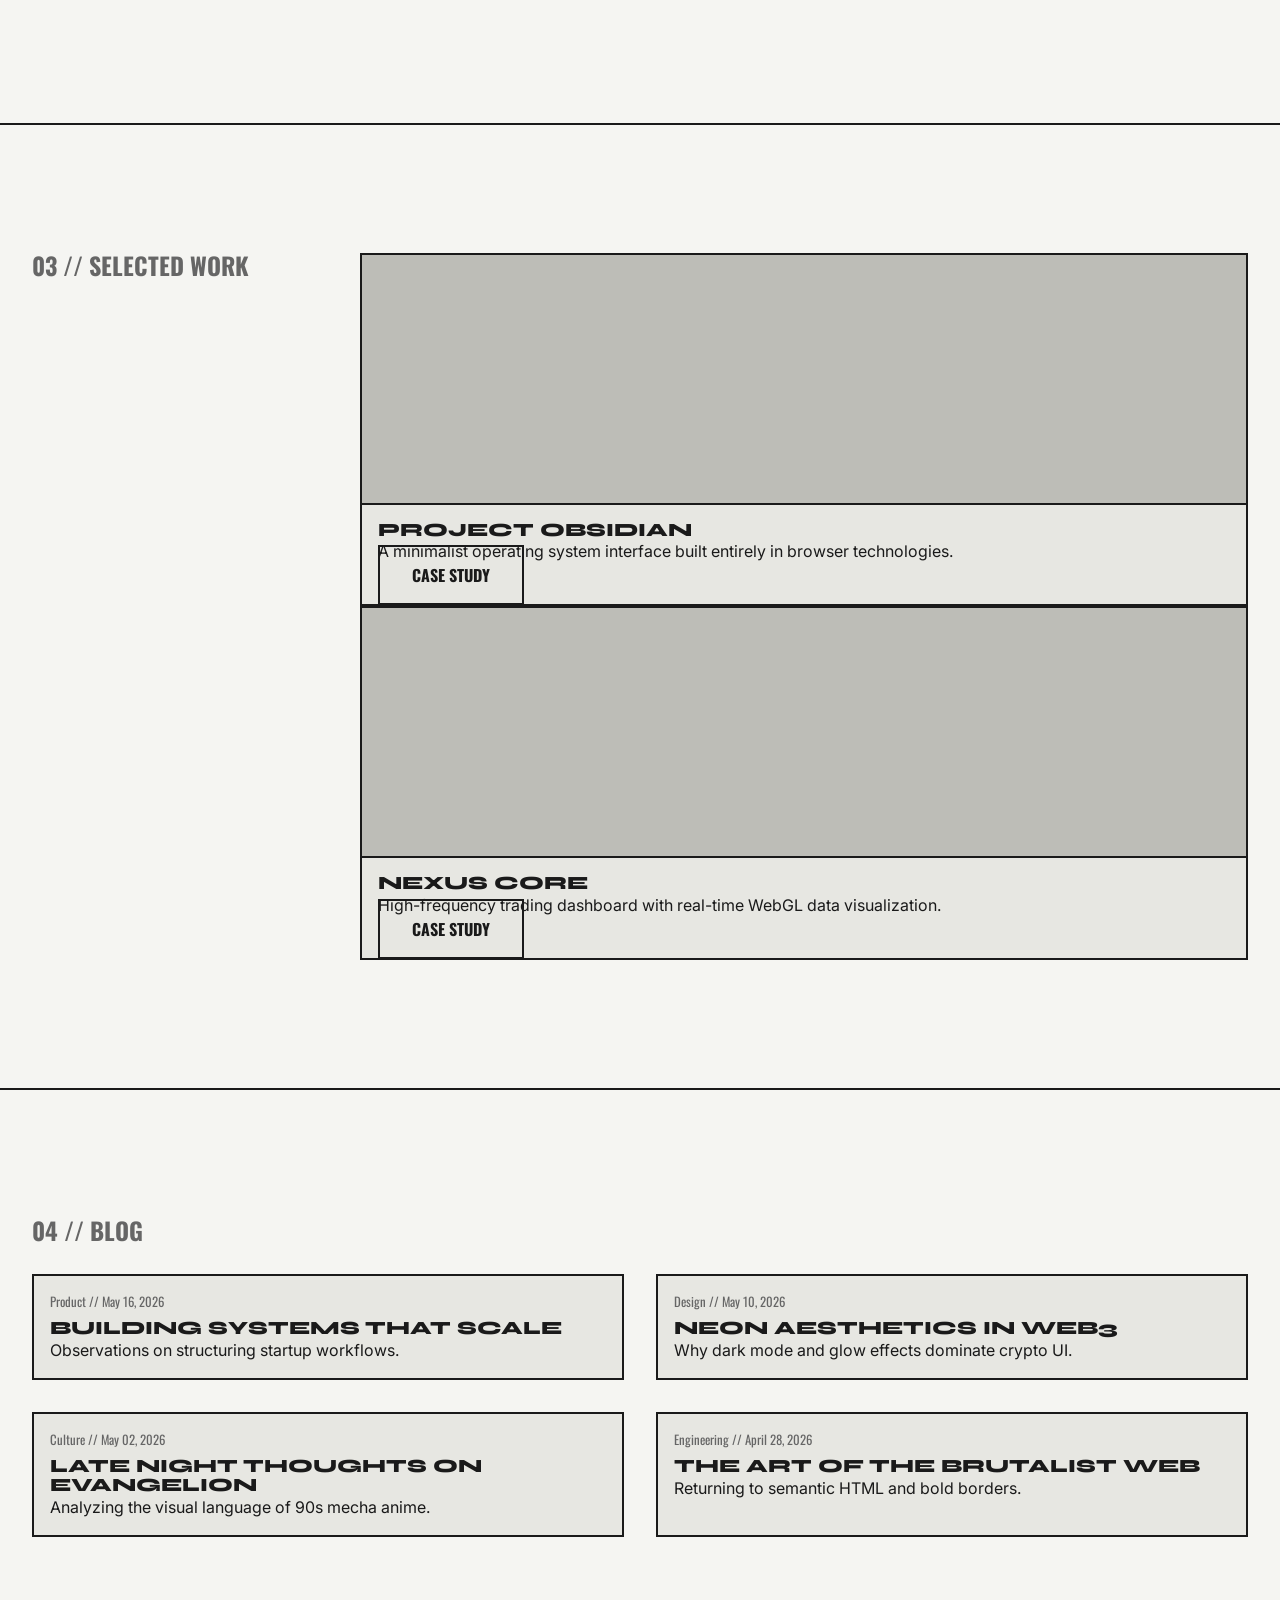
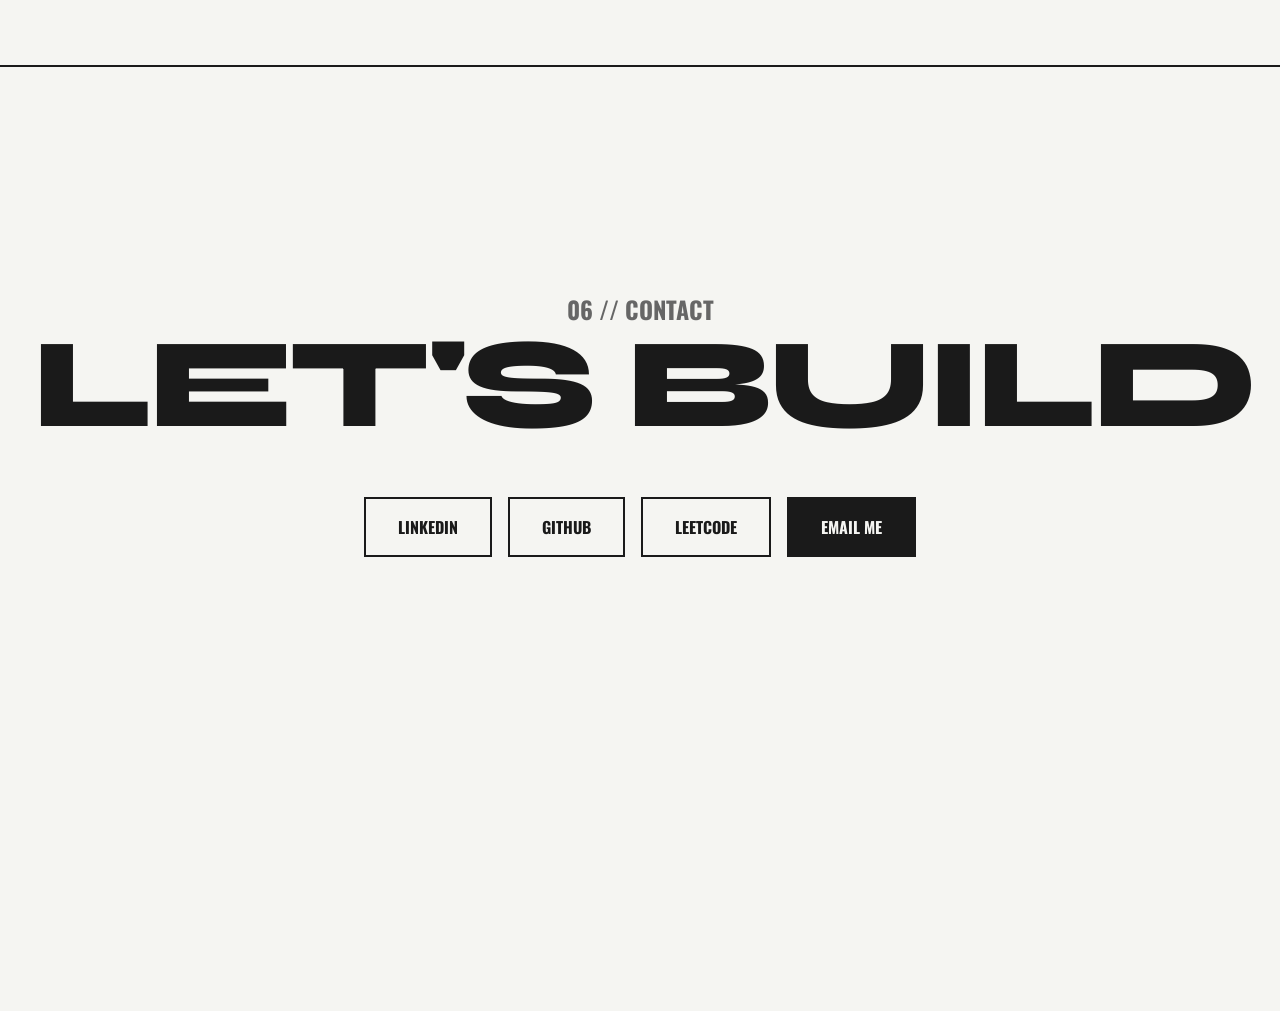
==== commit 41b8aba1: "Fix invisible elements and remove Labs section" ====
--- a/index.html
+++ b/index.html
@@ -81,22 +81,6 @@
             </div>
         </section>
 
-        <section id="labs" class="labs-section boxed-section">
-            <div class="section-header">
-                <h2 class="scroll-reveal">05 // LABS</h2>
-            </div>
-            <div class="labs-content scroll-reveal">
-                <div class="lab-item">
-                    <h3>Kinetic Type Experiment</h3>
-                    <p>Testing scroll velocity vs typography distortion.</p>
-                </div>
-                <div class="lab-item">
-                    <h3>Shader Tests</h3>
-                    <p>WebGL explorations for cinematic web experiences.</p>
-                </div>
-            </div>
-        </section>
-
         <section id="contact" class="contact-section boxed-section">
             <div class="section-header">
                 <h2 class="scroll-reveal">06 // CONTACT</h2>
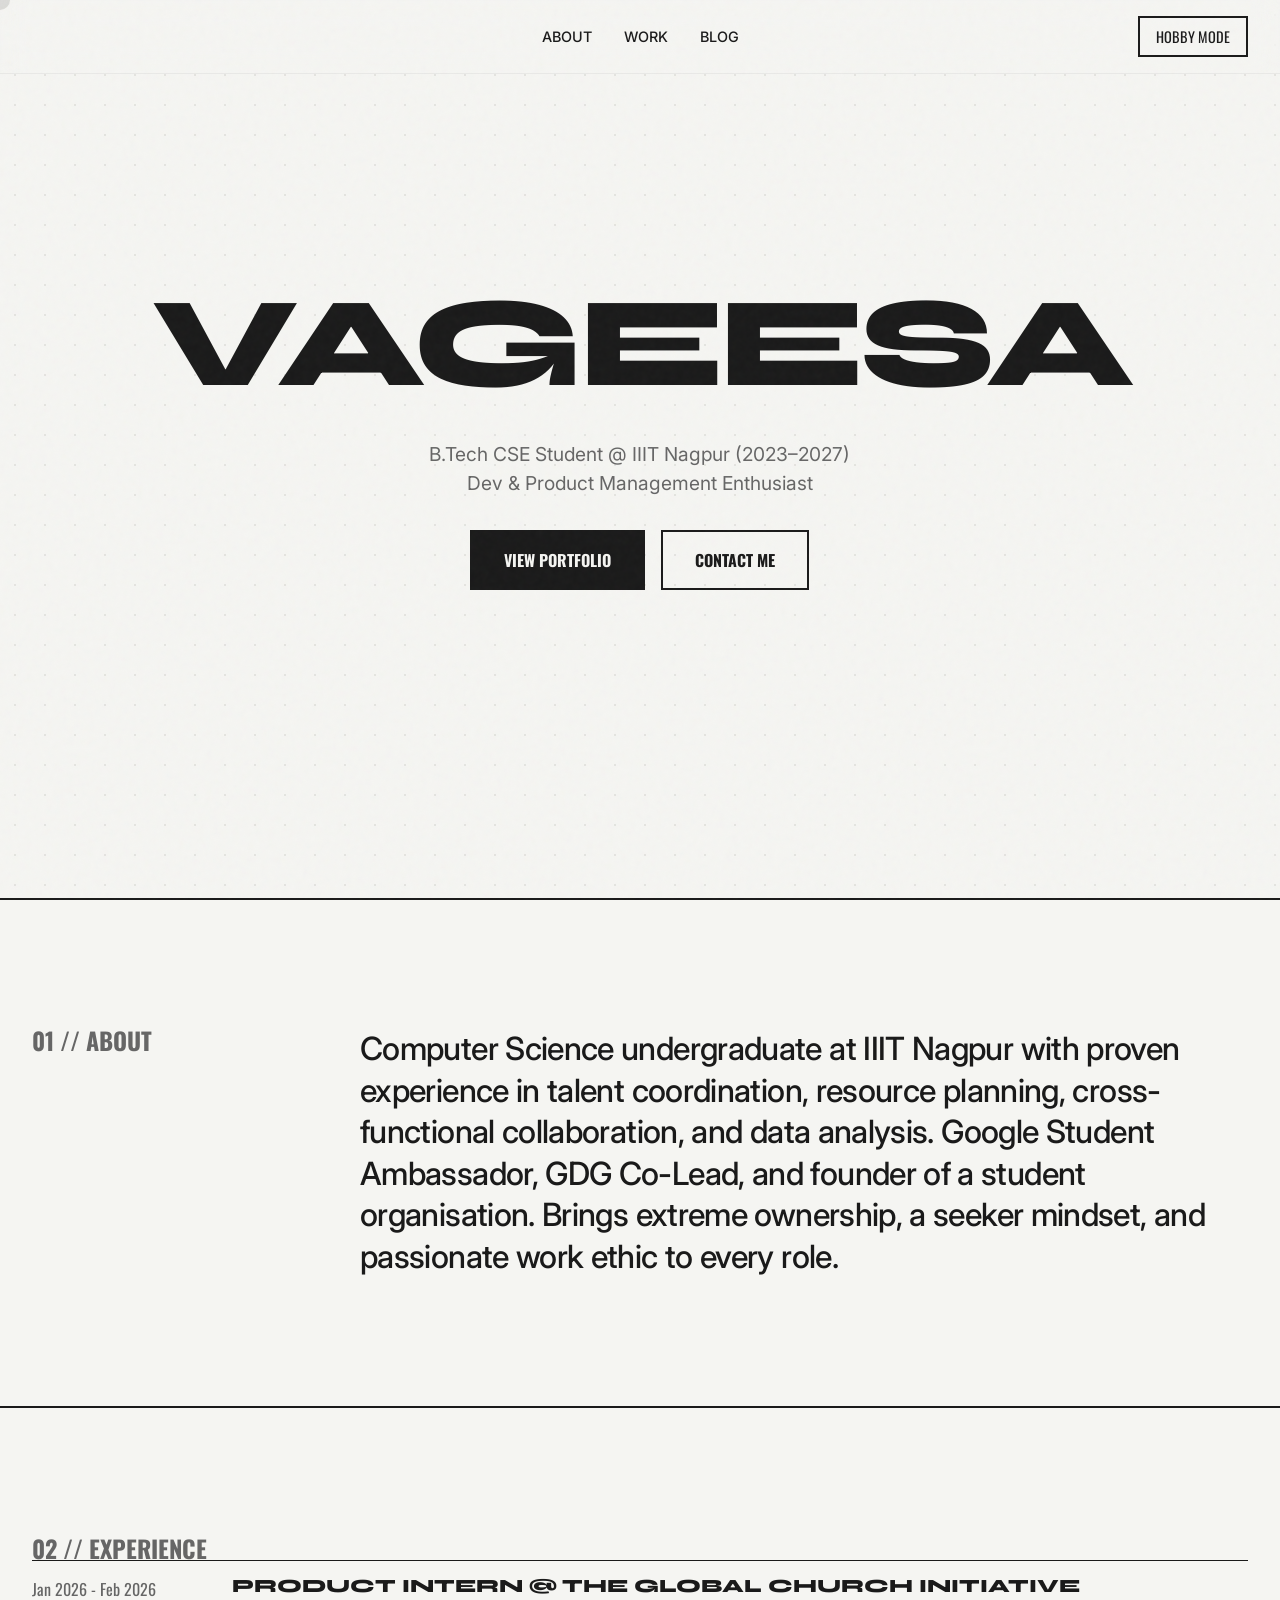
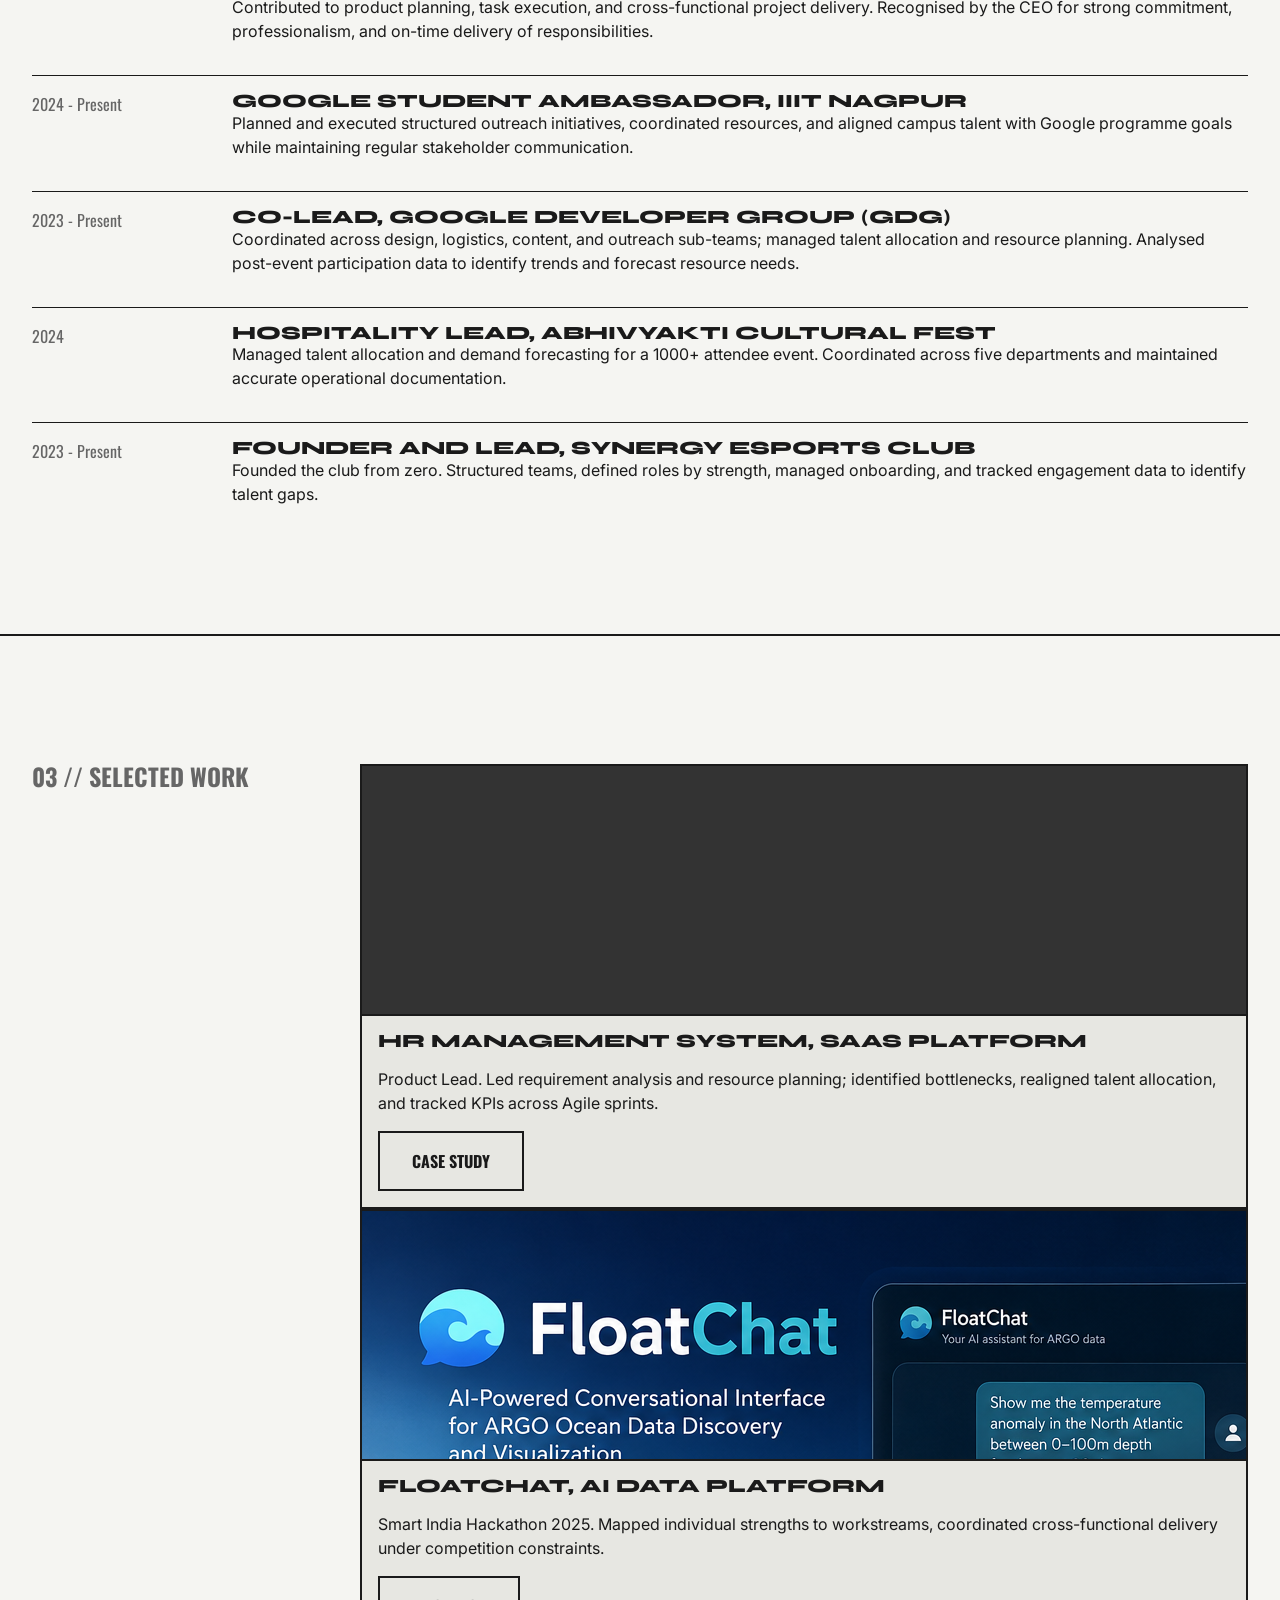
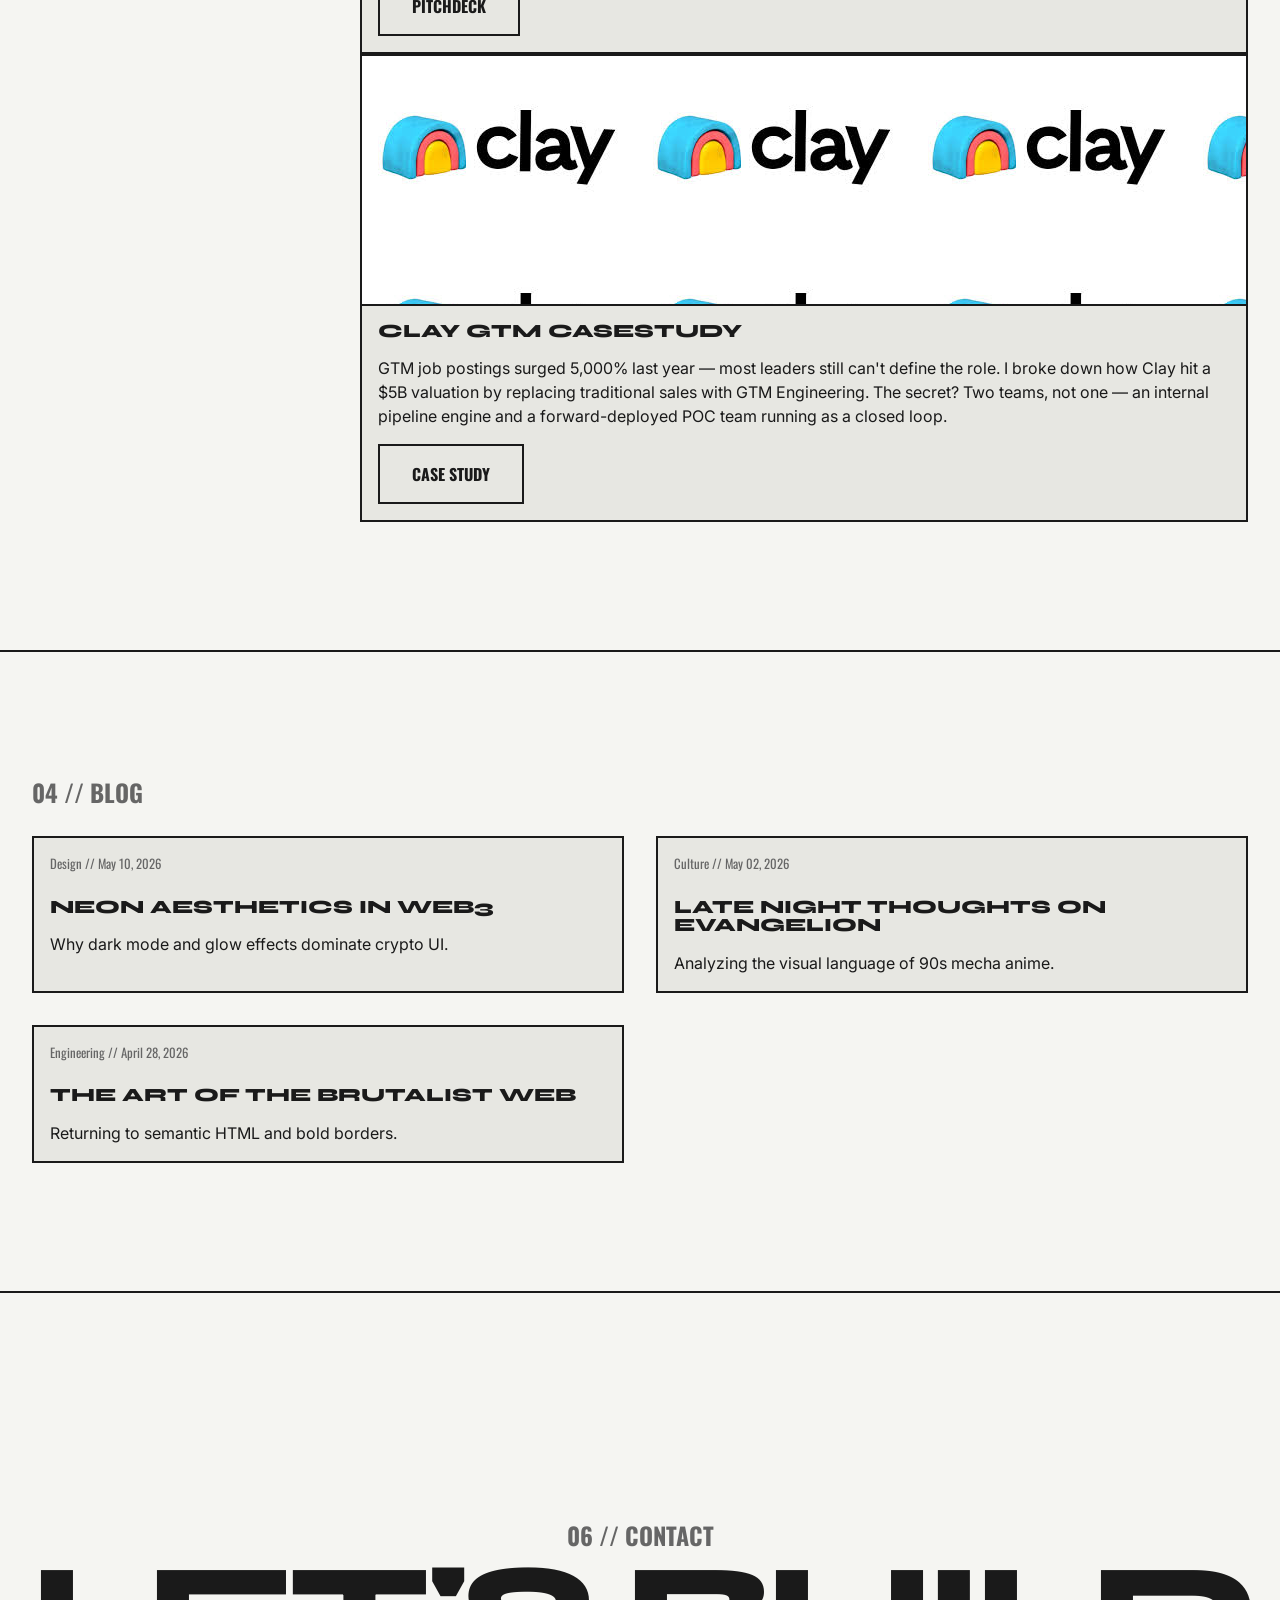
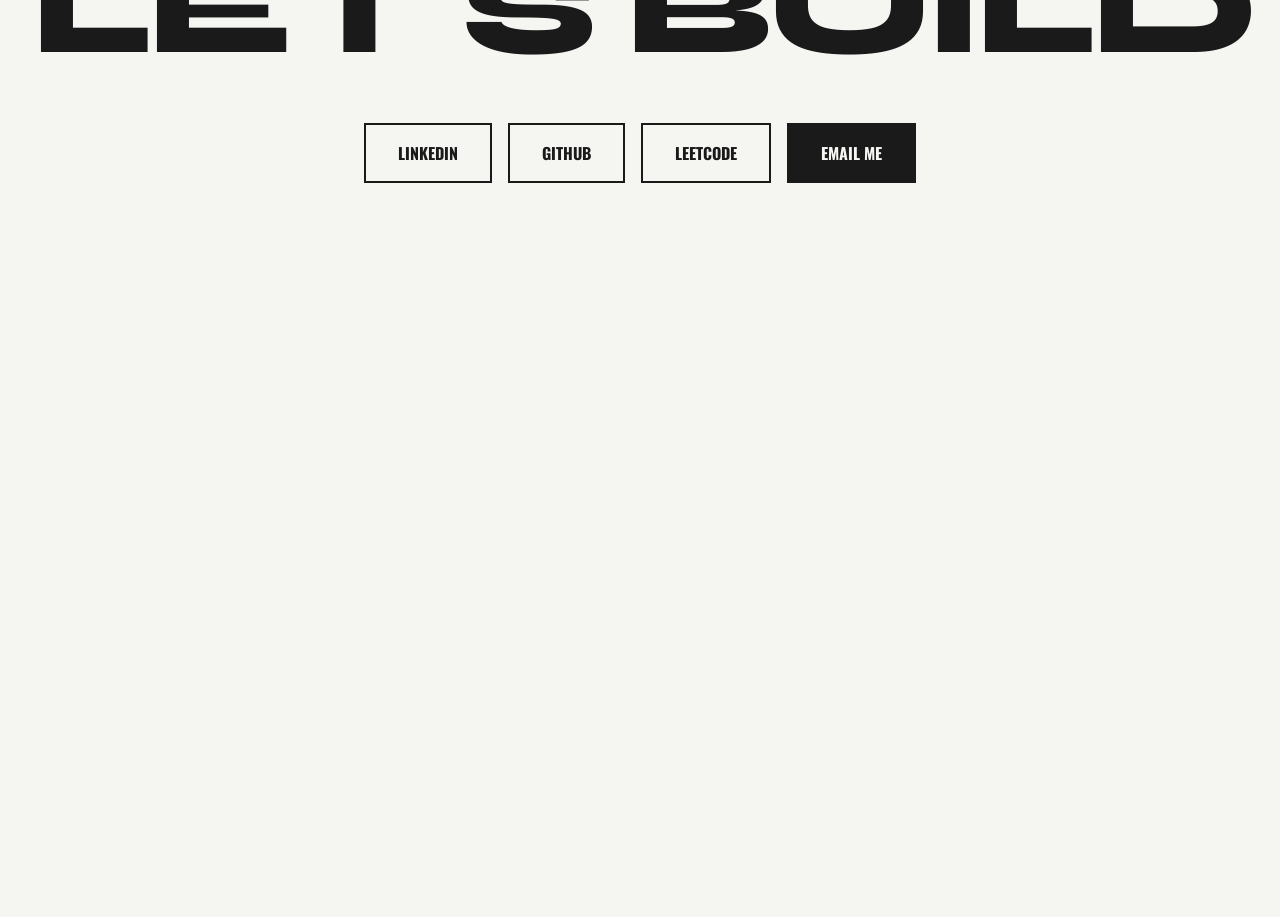
==== commit 29f46e4d: "Add cache buster to CSS" ====
--- a/index.html
+++ b/index.html
@@ -8,7 +8,7 @@
     <link rel="preconnect" href="https://fonts.googleapis.com">
     <link rel="preconnect" href="https://fonts.gstatic.com" crossorigin>
     <link href="https://fonts.googleapis.com/css2?family=Caveat:wght@600&family=Inter:wght@400;500;600&family=Oswald:wght@500;700&family=Syne:wght@600;700;800&display=swap" rel="stylesheet">
-    <link rel="stylesheet" href="styles.css">
+    <link rel="stylesheet" href="styles.css?v=1.1">
 </head>
 <body class="professional-mode">
     <div id="transition-overlay" class="page-transition"></div>
--- a/styles.css
+++ b/styles.css
@@ -53,6 +53,19 @@
     -ms-overflow-style: none;  /* IE and Edge */
     scrollbar-width: none;  /* Firefox */
     background-color: var(--bg-main);
+    overflow-x: hidden;
+    max-width: 100vw;
+}
+
+body {
+    font-family: var(--font-sans);
+    background-color: var(--bg-main);
+    color: var(--text-main);
+    overflow-x: hidden;
+    max-width: 100vw;
+    width: 100%;
+    cursor: none;
+    transition: background-color 0.5s ease;
 }
 
 /* Hide scrollbar for Chrome, Safari and Opera */
@@ -106,7 +119,69 @@
     transition: var(--transition-cinematic);
 }
 
-/* Grid overlay for professional mode */
+/* Hobby Mode Stickers Overlay */
+.stickers-container {
+    position: fixed;
+    top: 0; left: 0; right: 0; bottom: 0;
+    pointer-events: none;
+    z-index: 2;
+    overflow: hidden;
+    opacity: 0;
+    transition: opacity 1.2s ease;
+}
+
+main {
+    position: relative;
+    z-index: 1;
+}
+
+body.hobby-mode .stickers-container {
+    opacity: 1;
+}
+
+.sticker {
+    position: absolute;
+    opacity: 0.15;
+    filter: brightness(0) invert(1);
+    transition: var(--transition-cinematic);
+    max-width: 300px;
+    pointer-events: auto;
+}
+
+.transparent-sticker {
+    position: absolute;
+    opacity: 0.15;
+    filter: grayscale(80%);
+    transition: var(--transition-cinematic);
+    max-width: 450px;
+    z-index: 0;
+    pointer-events: auto;
+}
+
+body.hobby-mode .sticker:hover {
+    opacity: 0.5;
+    filter: brightness(0) invert(1) drop-shadow(0 0 20px var(--accent-primary));
+}
+
+body.hobby-mode .transparent-sticker:hover {
+    opacity: var(--hover-opacity, 0.75) !important;
+    filter: grayscale(0%);
+}
+
+/* Special Request for Luffy Sticker */
+img[alt="Luffy"] {
+    filter: grayscale(100%);
+}
+img[alt="Luffy"]:hover {
+    filter: grayscale(0%);
+    opacity: 1 !important;
+}
+
+.sticker-1 { top: 10%; left: 5%; transform: rotate(-15deg) scale(1.2); }
+.sticker-2 { top: 60%; right: 5%; transform: rotate(10deg) scale(0.8); }
+.sticker-3 { top: 40%; left: 10%; transform: rotate(-5deg) scale(1.5); opacity: 0.1; }
+.sticker-4 { bottom: 10%; left: 30%; transform: rotate(20deg) scale(1.1); }
+.sticker-5 { top: 20%; right: 15%; transform: rotate(-25deg) scale(0.9); }
 body:not(.hobby-mode) .grid-overlay {
     position: absolute;
     top: 0;
@@ -510,6 +585,18 @@
 
 .project-info, .blog-info {
     padding: var(--spacing-sm);
+    display: flex;
+    flex-direction: column;
+    align-items: flex-start;
+    gap: 1rem;
+    height: 100%;
+}
+.project-card, .blog-card {
+    display: flex;
+    flex-direction: column;
+}
+.project-info p, .blog-info p {
+    flex-grow: 1;
 }
 
 .blog-meta {
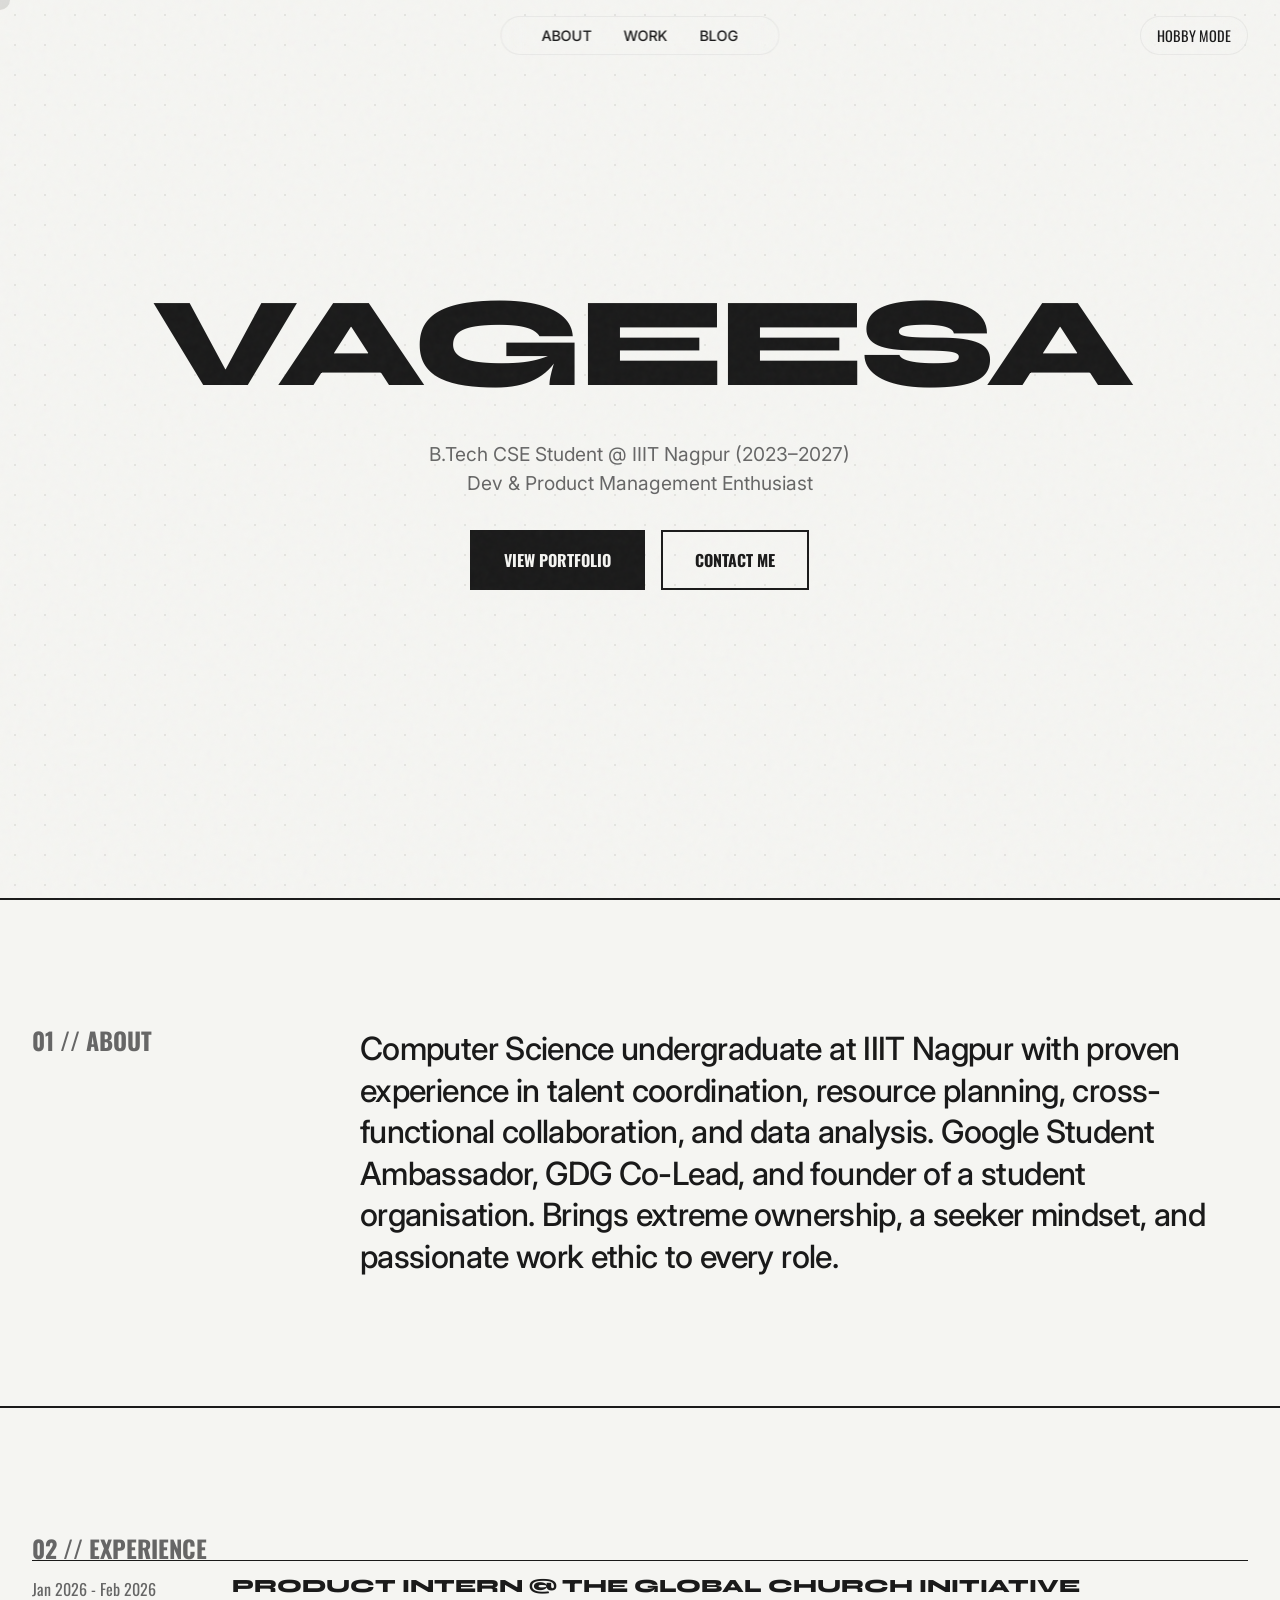
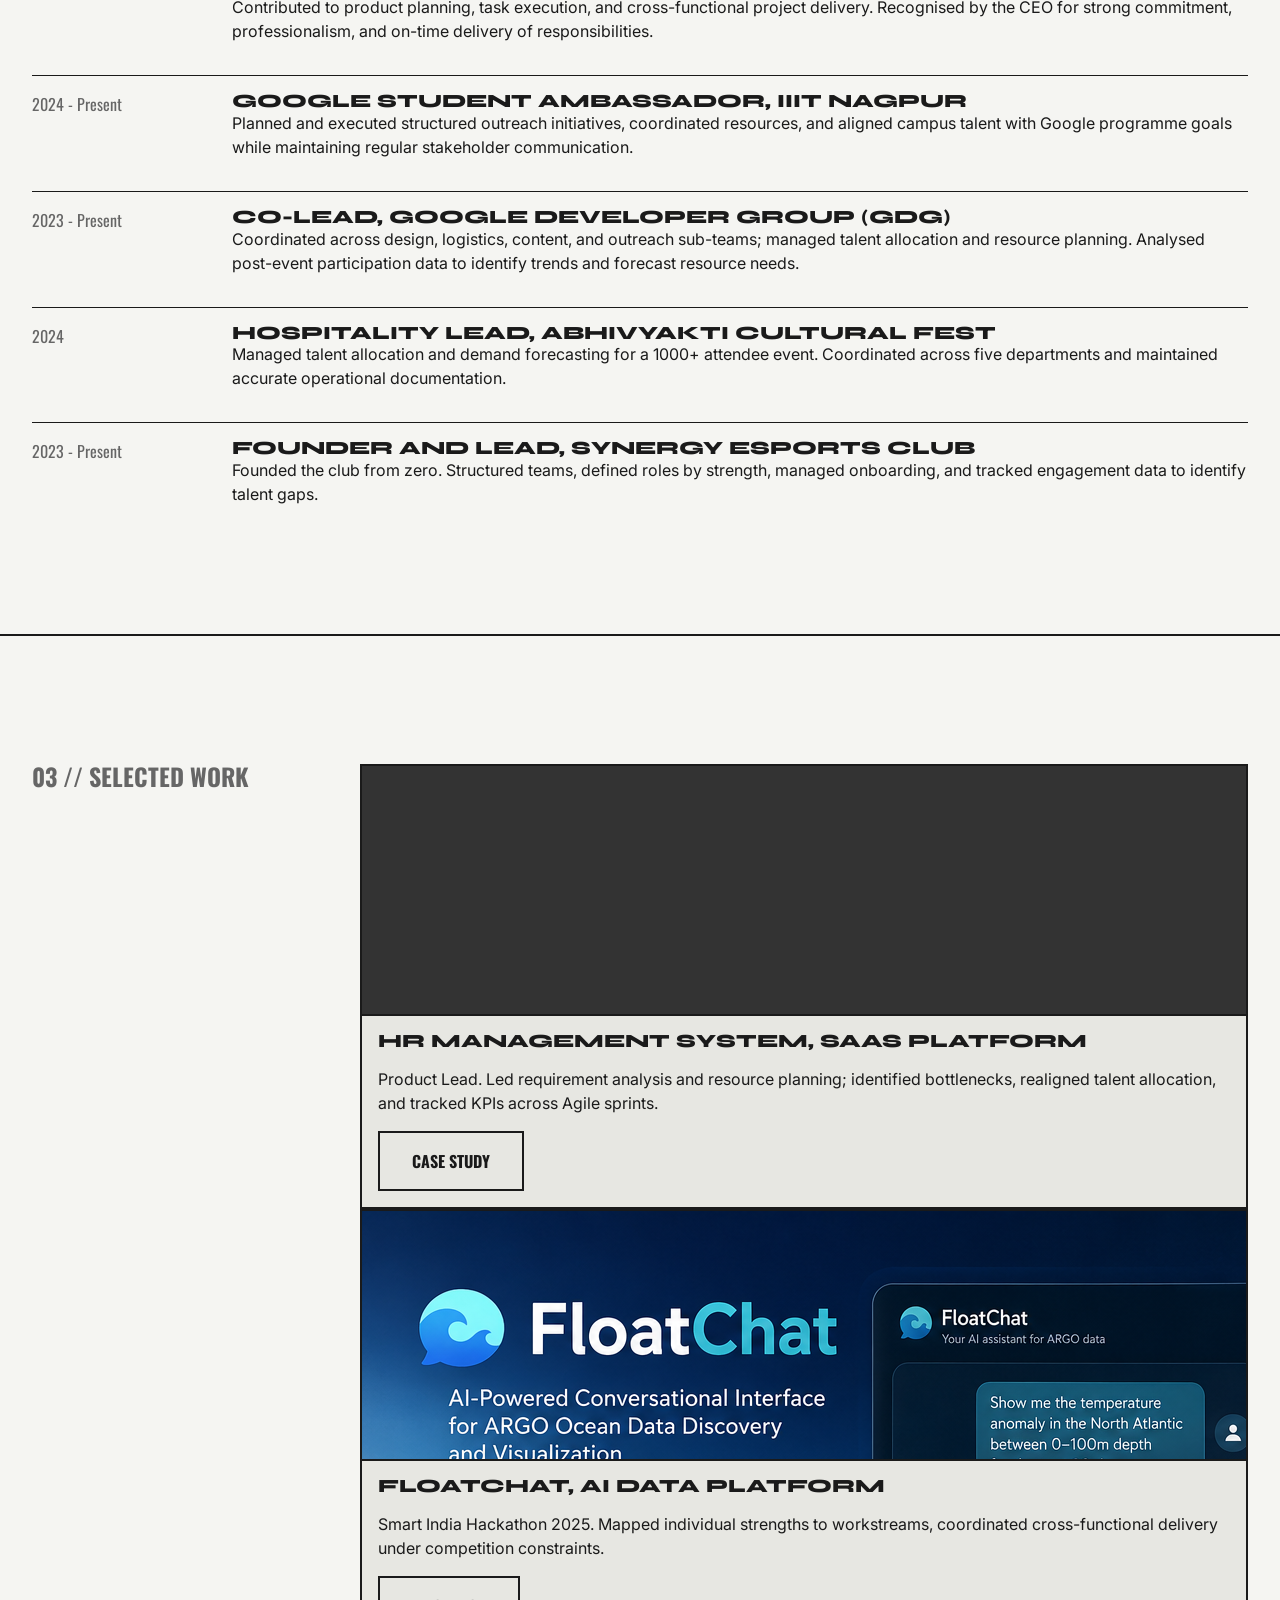
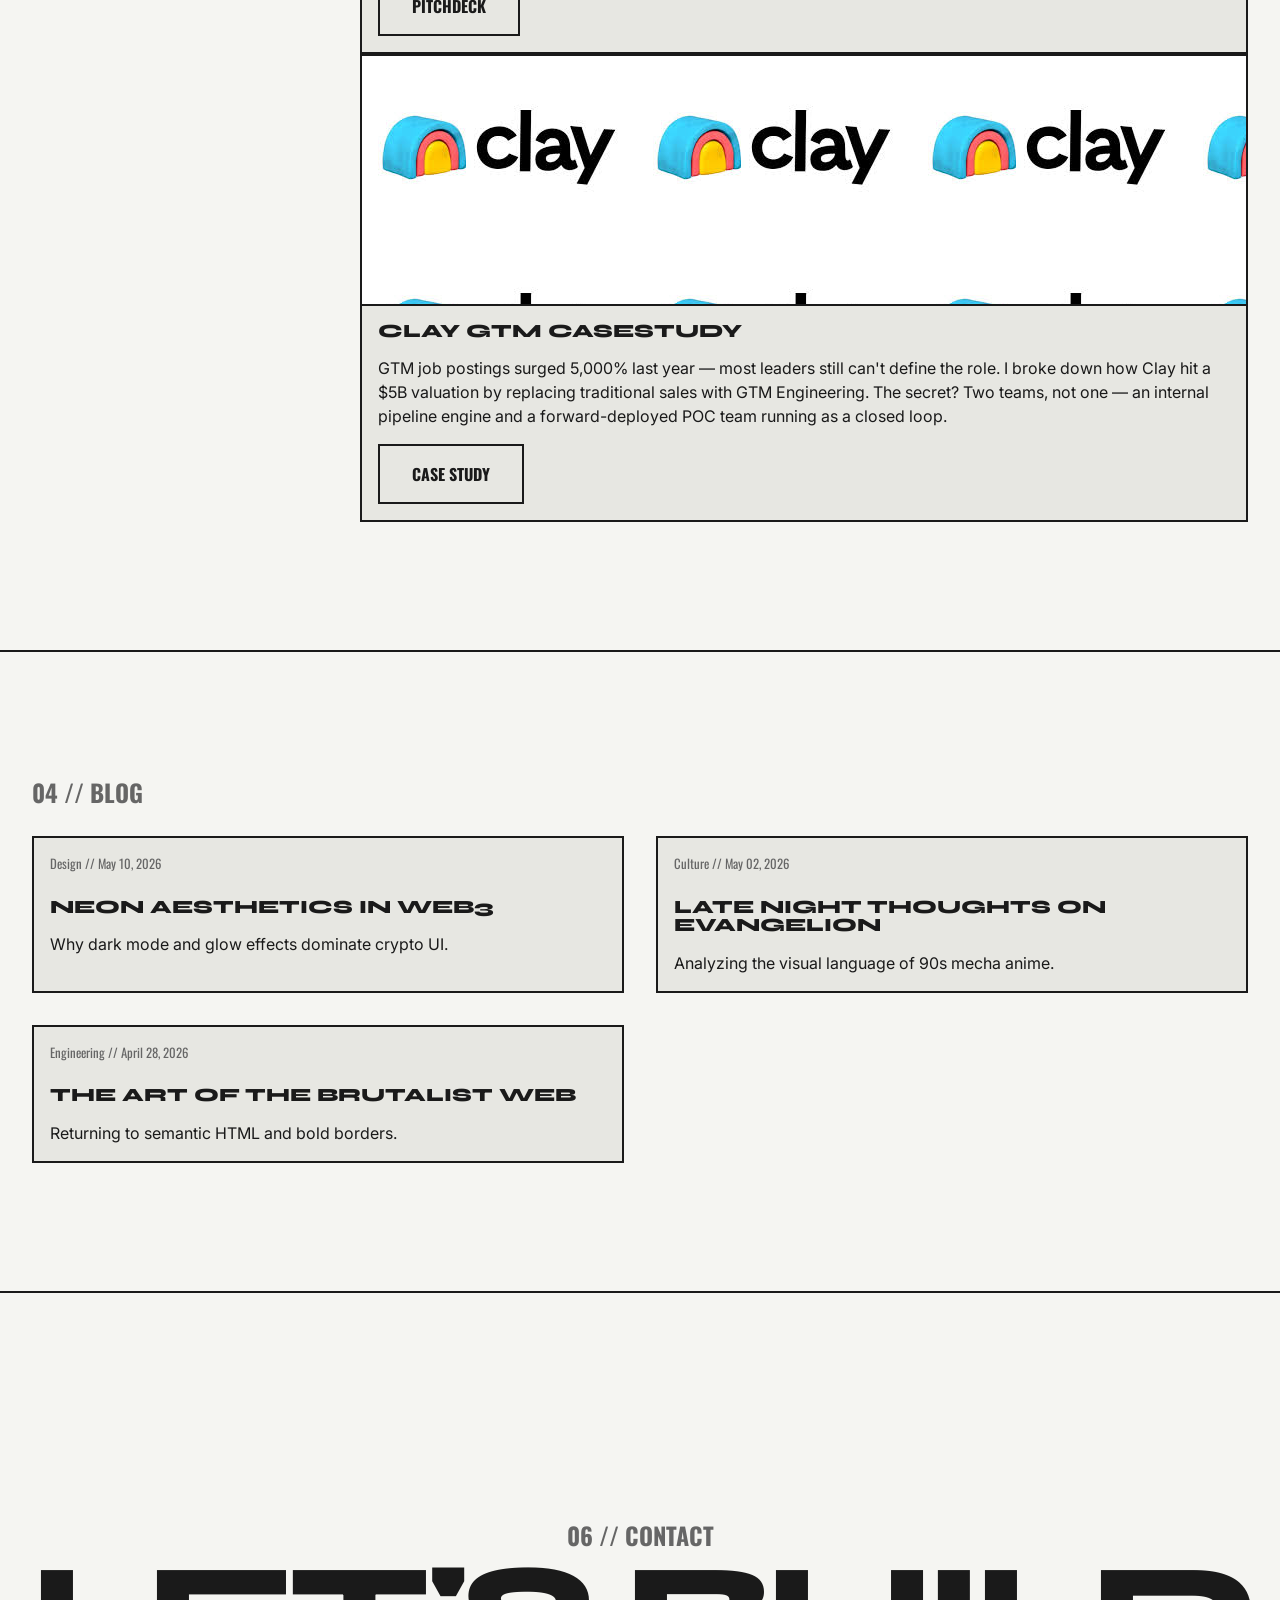
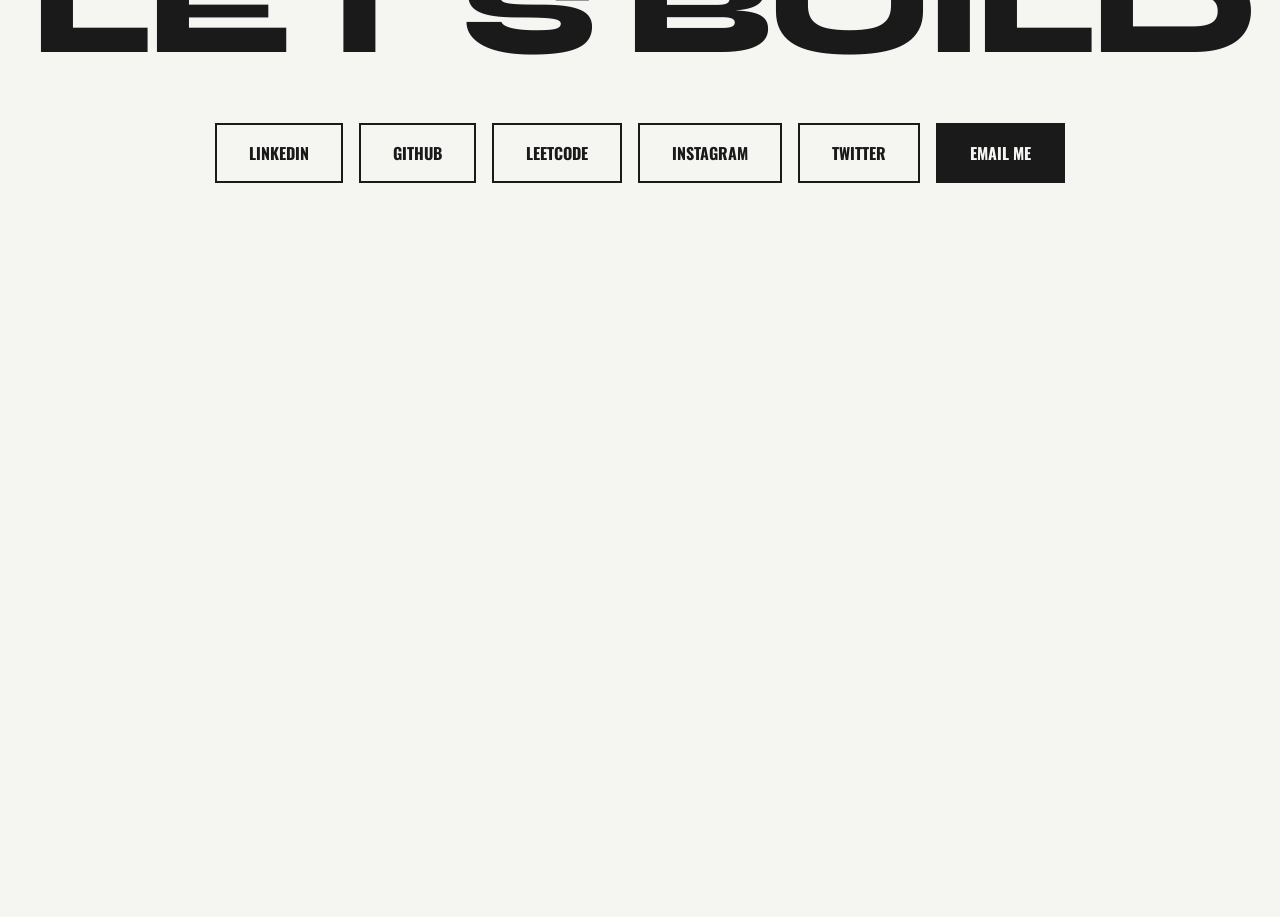
==== commit 6814c493: "Remove labs from hobby and add social links to both modes" ====
--- a/index.html
+++ b/index.html
@@ -92,6 +92,8 @@
                     <a href="https://linkedin.com/in/vageesa" target="_blank" class="btn btn-outline">LinkedIn</a>
                     <a href="https://github.com/vageesa" target="_blank" class="btn btn-outline">GitHub</a>
                     <a href="https://leetcode.com/u/vageesa_sarma/" target="_blank" class="btn btn-outline">LeetCode</a>
+                    <a href="https://www.instagram.com/gamer_vags?igsh=MWhkd2wyb2t3OG96Zg==" target="_blank" class="btn btn-outline">Instagram</a>
+                    <a href="https://x.com/GamerVags99031" target="_blank" class="btn btn-outline">Twitter</a>
                     <a href="mailto:vageesamusunuri@gmail.com" class="btn btn-primary">Email Me</a>
                 </div>
             </div>
--- a/styles.css
+++ b/styles.css
@@ -269,7 +269,6 @@
     color: var(--text-muted);
 }
 
-/* Navbar */
 .navbar {
     position: fixed;
     top: 0;
@@ -278,17 +277,18 @@
     justify-content: flex-end;
     align-items: center;
     padding: var(--spacing-sm) var(--spacing-md);
-    background: rgba(245, 245, 242, 0.4); /* Glass effect on light mode */
-    backdrop-filter: blur(12px);
-    -webkit-backdrop-filter: blur(12px);
-    border-bottom: 1px solid rgba(26, 26, 26, 0.05); /* very subtle edge */
+    background: transparent;
     z-index: 100;
     transition: var(--transition-cinematic);
+    pointer-events: none; /* Let clicks pass through the empty space */
+}
+
+.navbar > * {
+    pointer-events: auto; /* Re-enable clicks on children */
 }
 
 body.hobby-mode .navbar {
-    background: rgba(10, 10, 12, 0.4);
-    border-bottom: 1px solid rgba(255, 255, 255, 0.05);
+    background: transparent;
 }
 
 .nav-links {
@@ -299,6 +299,17 @@
     align-items: center;
     /* Increased duration to 1.5s and used an ease-in-out curve for a much slower, graceful slide */
     transition: all 1.5s cubic-bezier(0.4, 0.0, 0.2, 1); 
+    background: rgba(245, 245, 242, 0.4);
+    backdrop-filter: blur(12px);
+    -webkit-backdrop-filter: blur(12px);
+    border: 1px solid rgba(26, 26, 26, 0.05);
+    padding: 0.5rem 1.5rem;
+    border-radius: 50px;
+}
+
+body.hobby-mode .nav-links {
+    background: rgba(10, 10, 12, 0.4);
+    border: 1px solid rgba(255, 255, 255, 0.05);
 }
 
 body.scrolled .nav-links {
@@ -353,10 +364,13 @@
 
 /* Mode Button */
 .mode-btn {
-    background: transparent;
-    border: var(--border-width) solid var(--border-main);
+    background: rgba(245, 245, 242, 0.4);
+    backdrop-filter: blur(12px);
+    -webkit-backdrop-filter: blur(12px);
+    border: 1px solid rgba(26, 26, 26, 0.05);
     color: var(--text-main);
     padding: 0.5rem 1rem;
+    border-radius: 50px;
     font-family: var(--font-mono);
     font-size: 0.9rem;
     text-transform: uppercase;
@@ -364,6 +378,11 @@
     position: relative;
     overflow: hidden;
     transition: transform 0.3s cubic-bezier(0.175, 0.885, 0.32, 1.275), background 0.4s ease, border-color 0.4s ease;
+}
+
+body.hobby-mode .mode-btn {
+    background: rgba(10, 10, 12, 0.4);
+    border: 1px solid rgba(255, 255, 255, 0.05);
 }
 
 .mode-btn:hover {
@@ -695,4 +714,36 @@
     clip-path: circle(0% at var(--origin-x) var(--origin-y));
 }
 
-
+/* Mobile Responsiveness */
+@media (max-width: 768px) {
+    .navbar {
+        justify-content: center;
+        padding: 1rem;
+    }
+    
+    /* Move nav links to a floating bottom bar on mobile for better ergonomics */
+    .nav-links {
+        position: fixed;
+        bottom: 2rem;
+        top: auto;
+        left: 50%;
+        transform: translateX(-50%);
+        width: max-content;
+        z-index: 105;
+        box-shadow: 0 10px 30px rgba(0,0,0,0.1);
+    }
+    
+    /* Override the scroll behavior on mobile so it stays bottom centered */
+    body.scrolled .nav-links {
+        left: 50%;
+        transform: translateX(-50%);
+    }
+    
+    .nav-right {
+        margin: 0;
+    }
+    
+    .hero-title {
+        font-size: 12vw;
+    }
+}
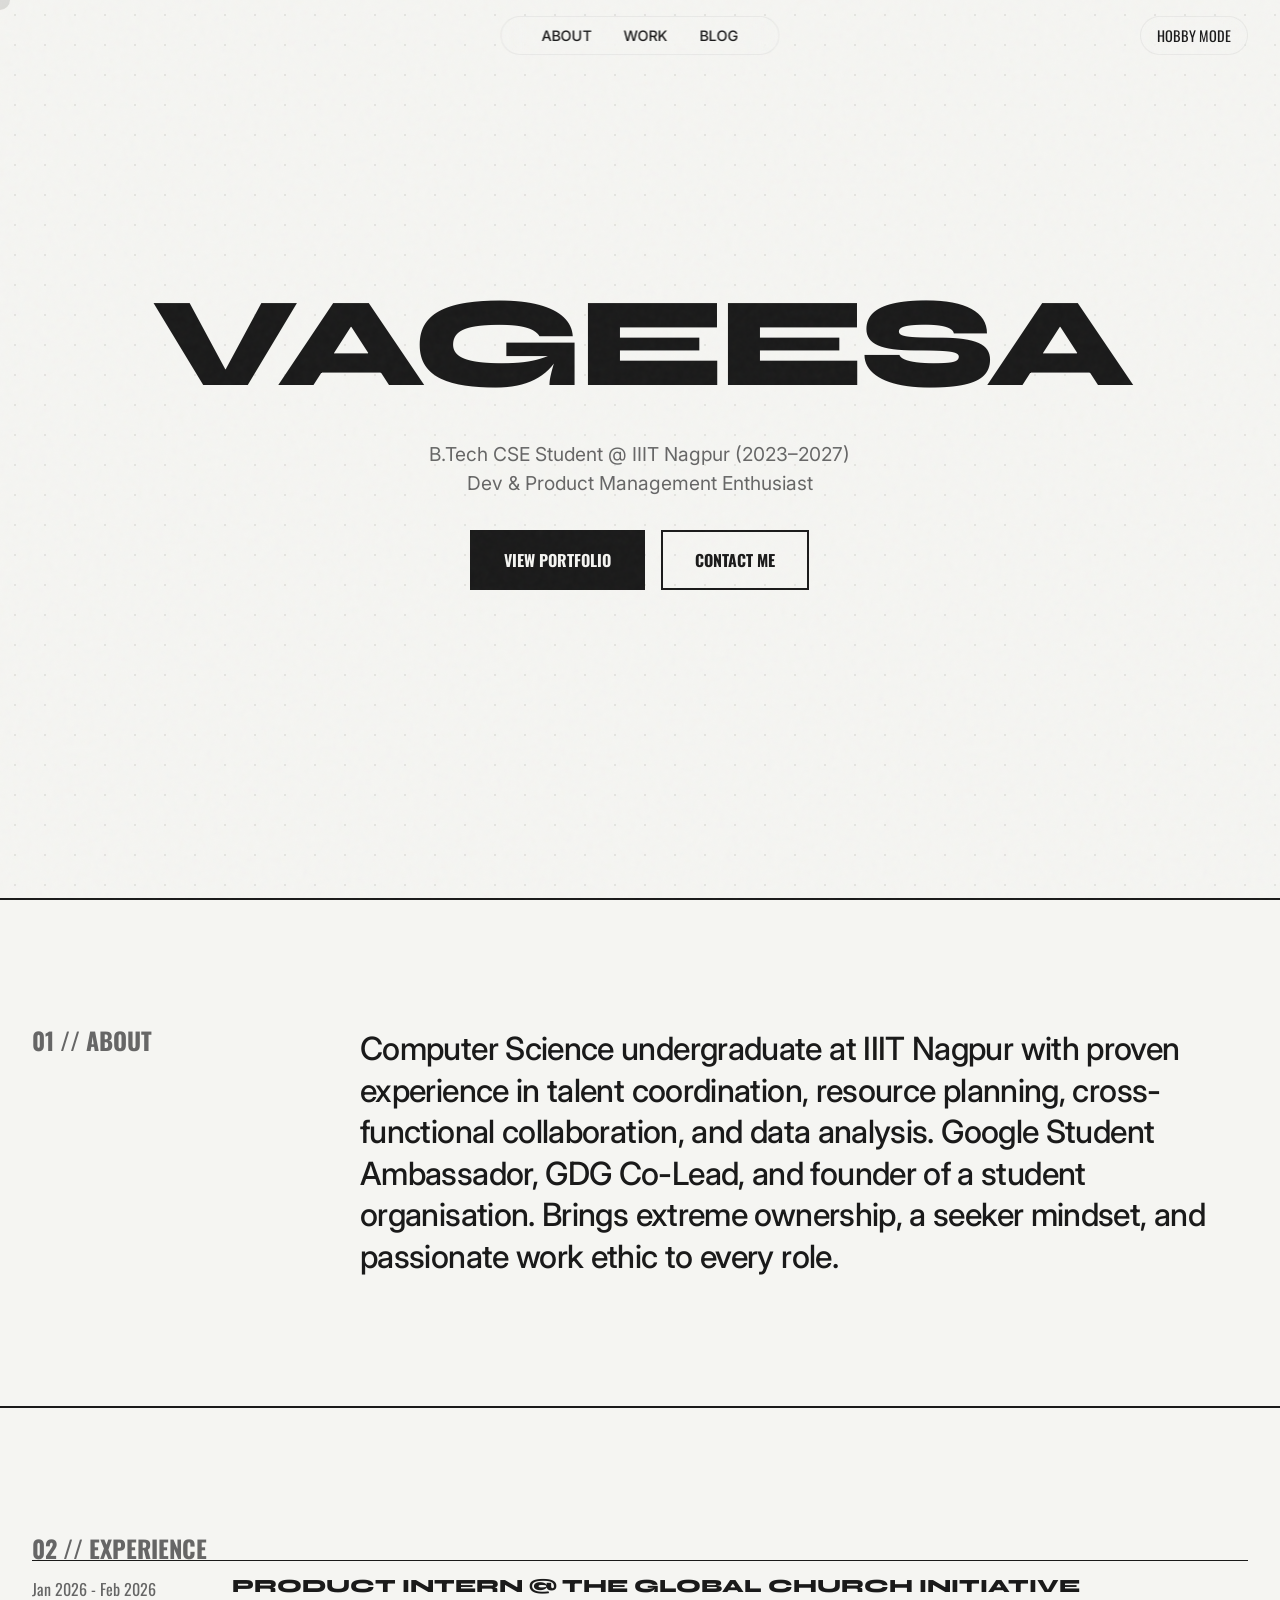
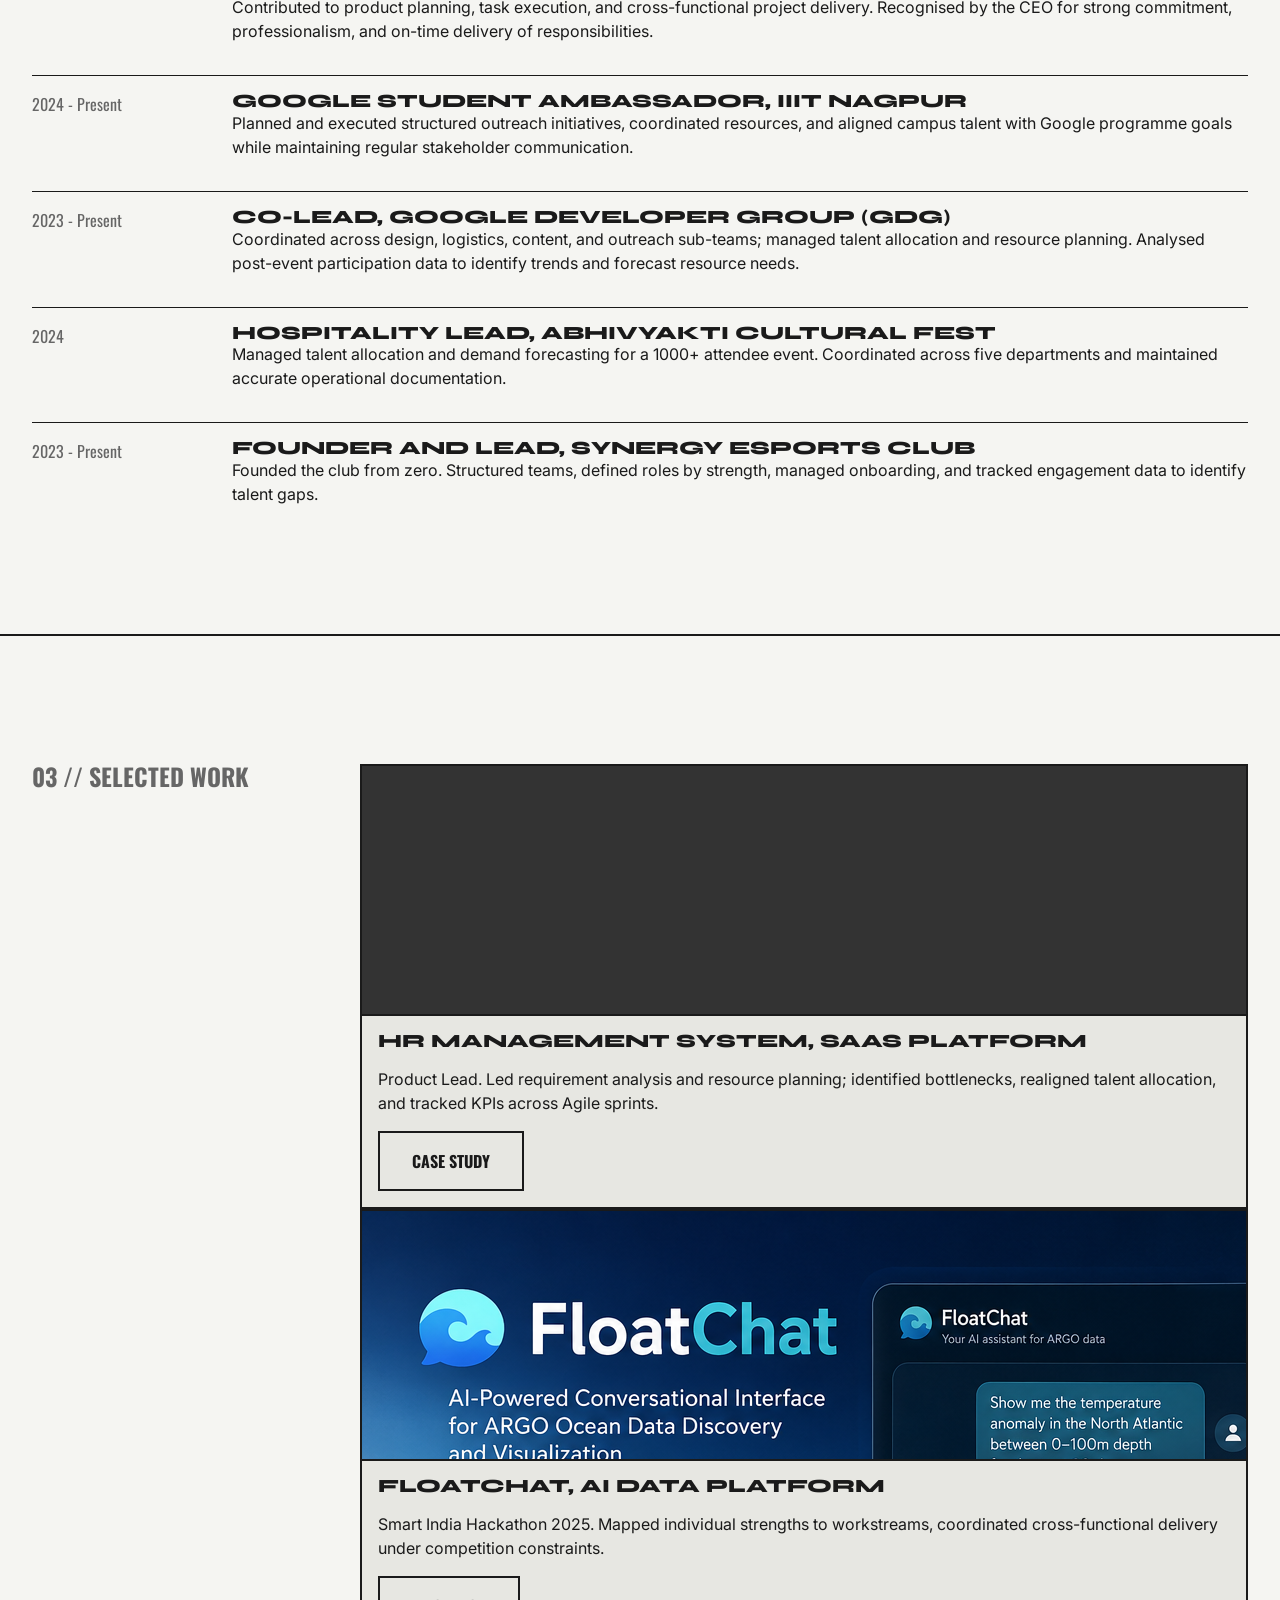
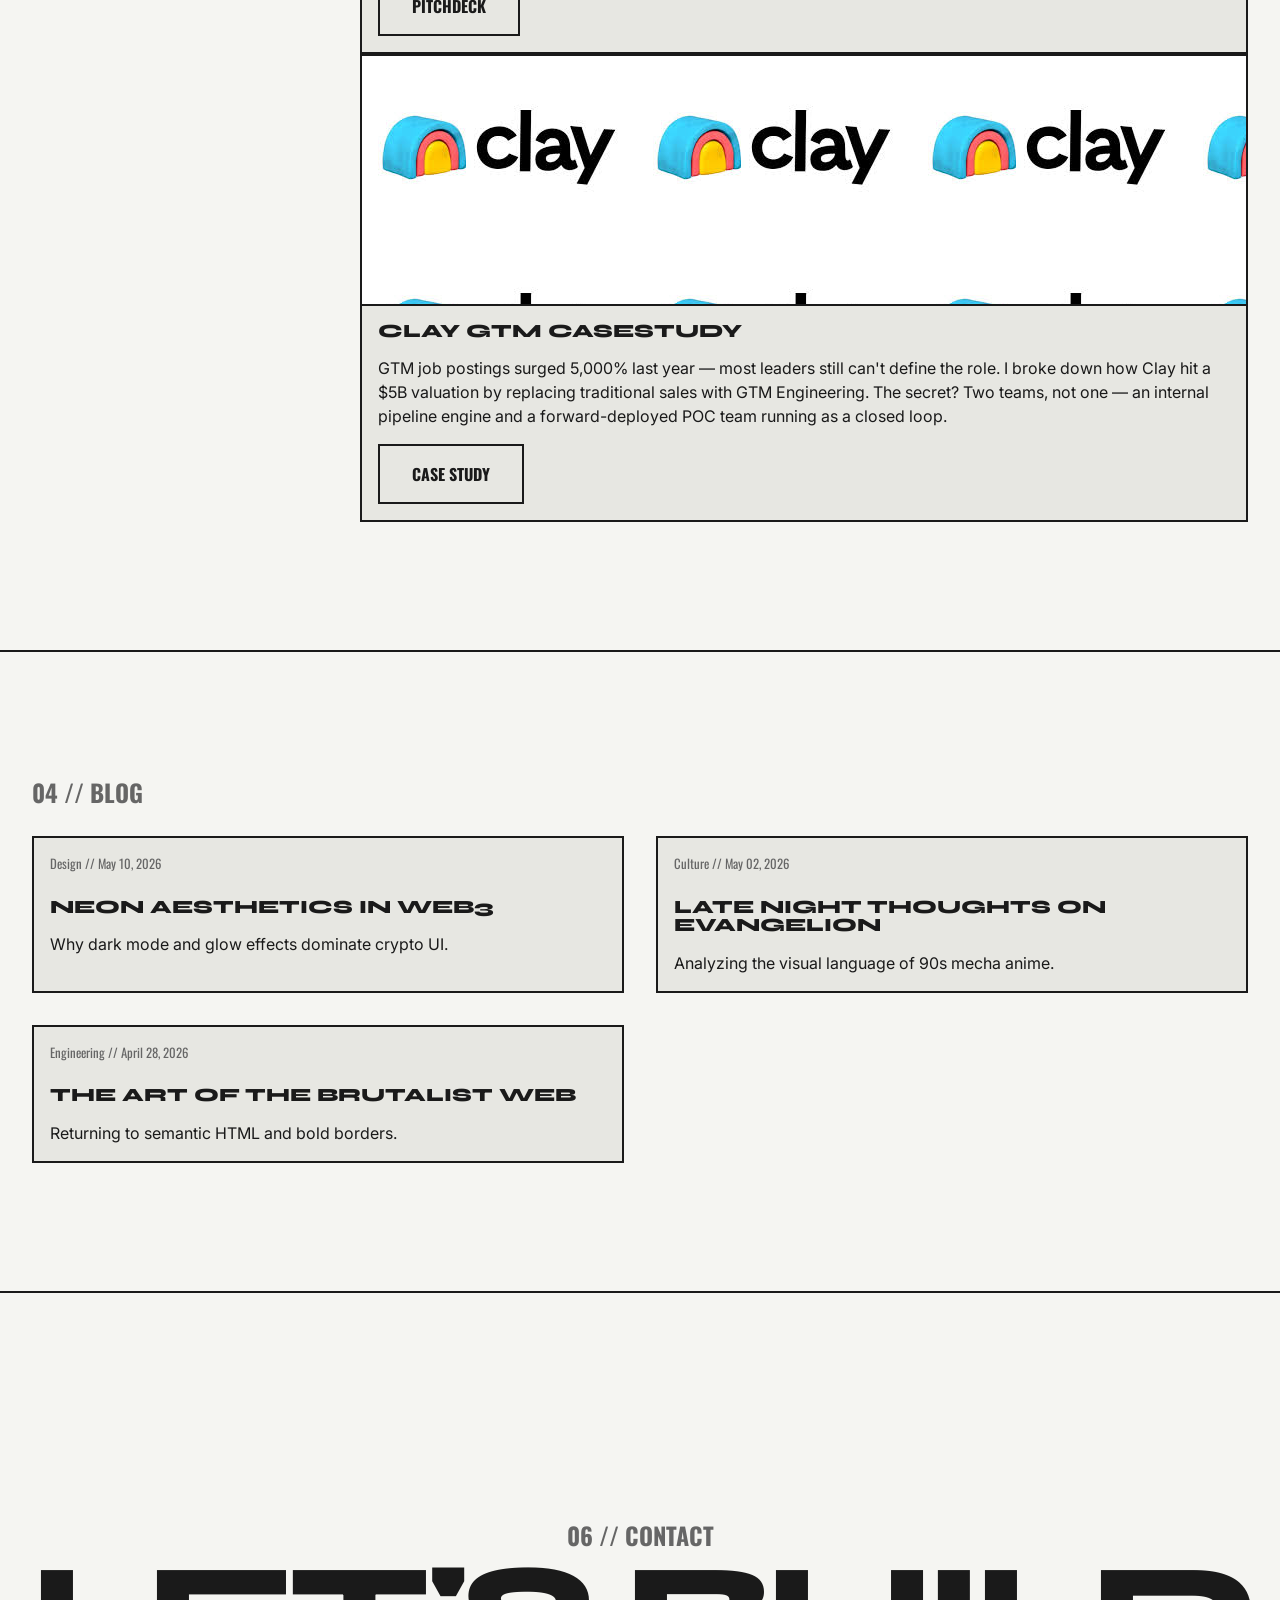
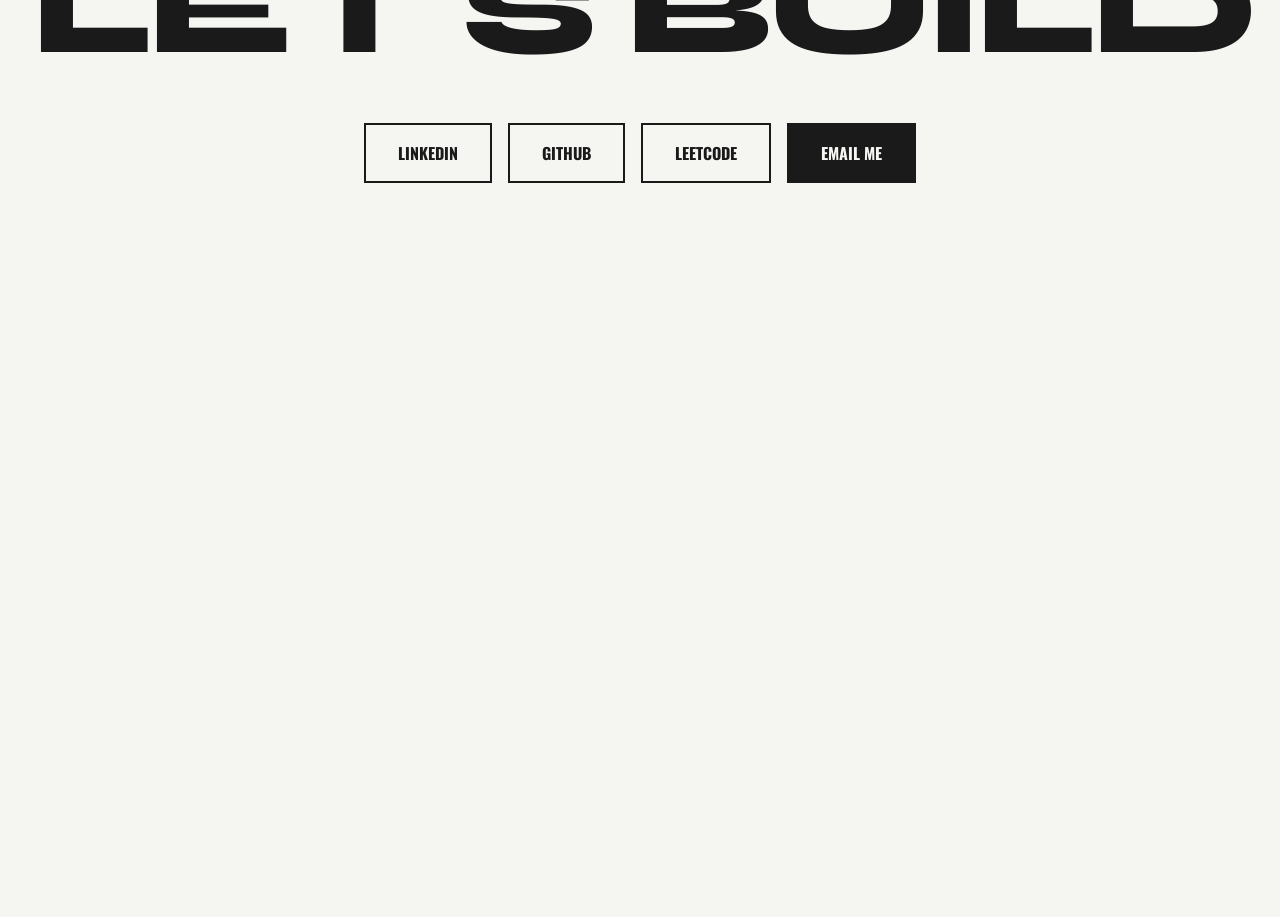
==== commit 2bc0a442: "Remove Instagram and Twitter from Professional mode" ====
--- a/index.html
+++ b/index.html
@@ -92,8 +92,6 @@
                     <a href="https://linkedin.com/in/vageesa" target="_blank" class="btn btn-outline">LinkedIn</a>
                     <a href="https://github.com/vageesa" target="_blank" class="btn btn-outline">GitHub</a>
                     <a href="https://leetcode.com/u/vageesa_sarma/" target="_blank" class="btn btn-outline">LeetCode</a>
-                    <a href="https://www.instagram.com/gamer_vags?igsh=MWhkd2wyb2t3OG96Zg==" target="_blank" class="btn btn-outline">Instagram</a>
-                    <a href="https://x.com/GamerVags99031" target="_blank" class="btn btn-outline">Twitter</a>
                     <a href="mailto:vageesamusunuri@gmail.com" class="btn btn-primary">Email Me</a>
                 </div>
             </div>
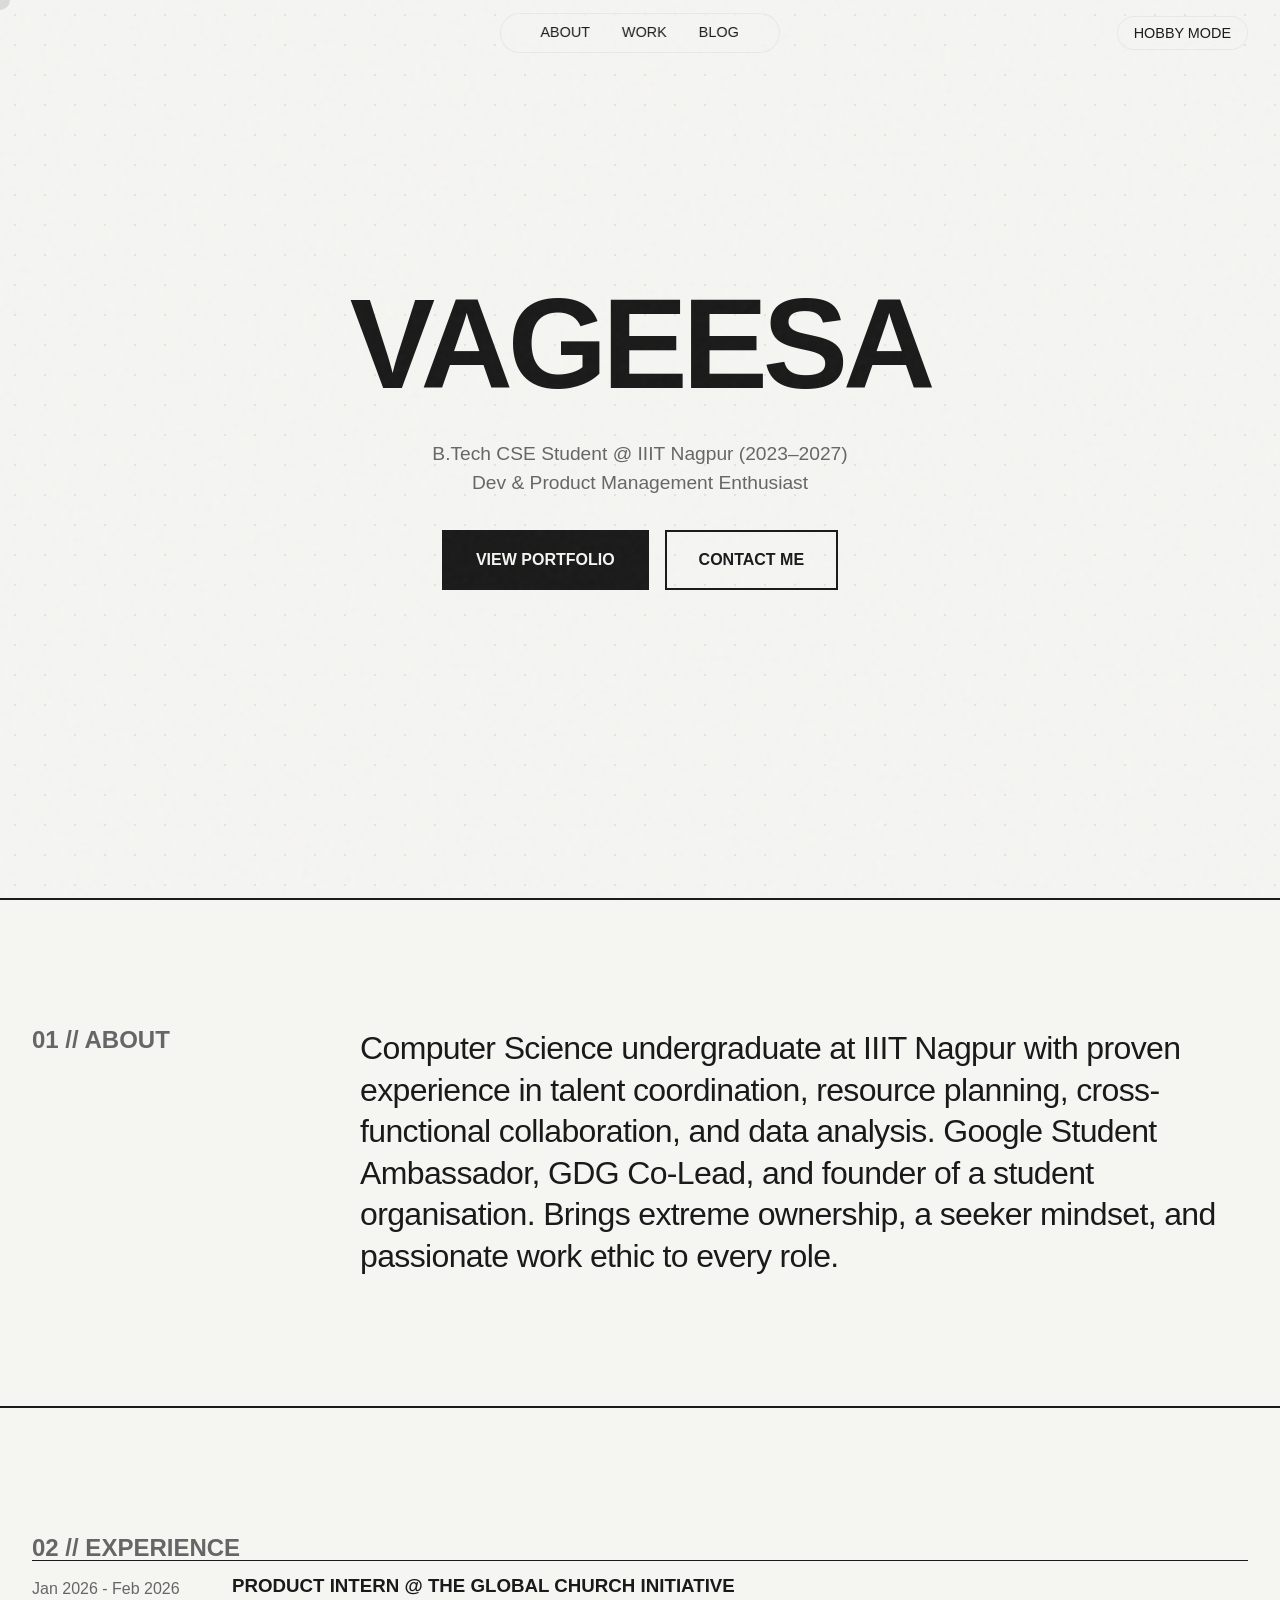
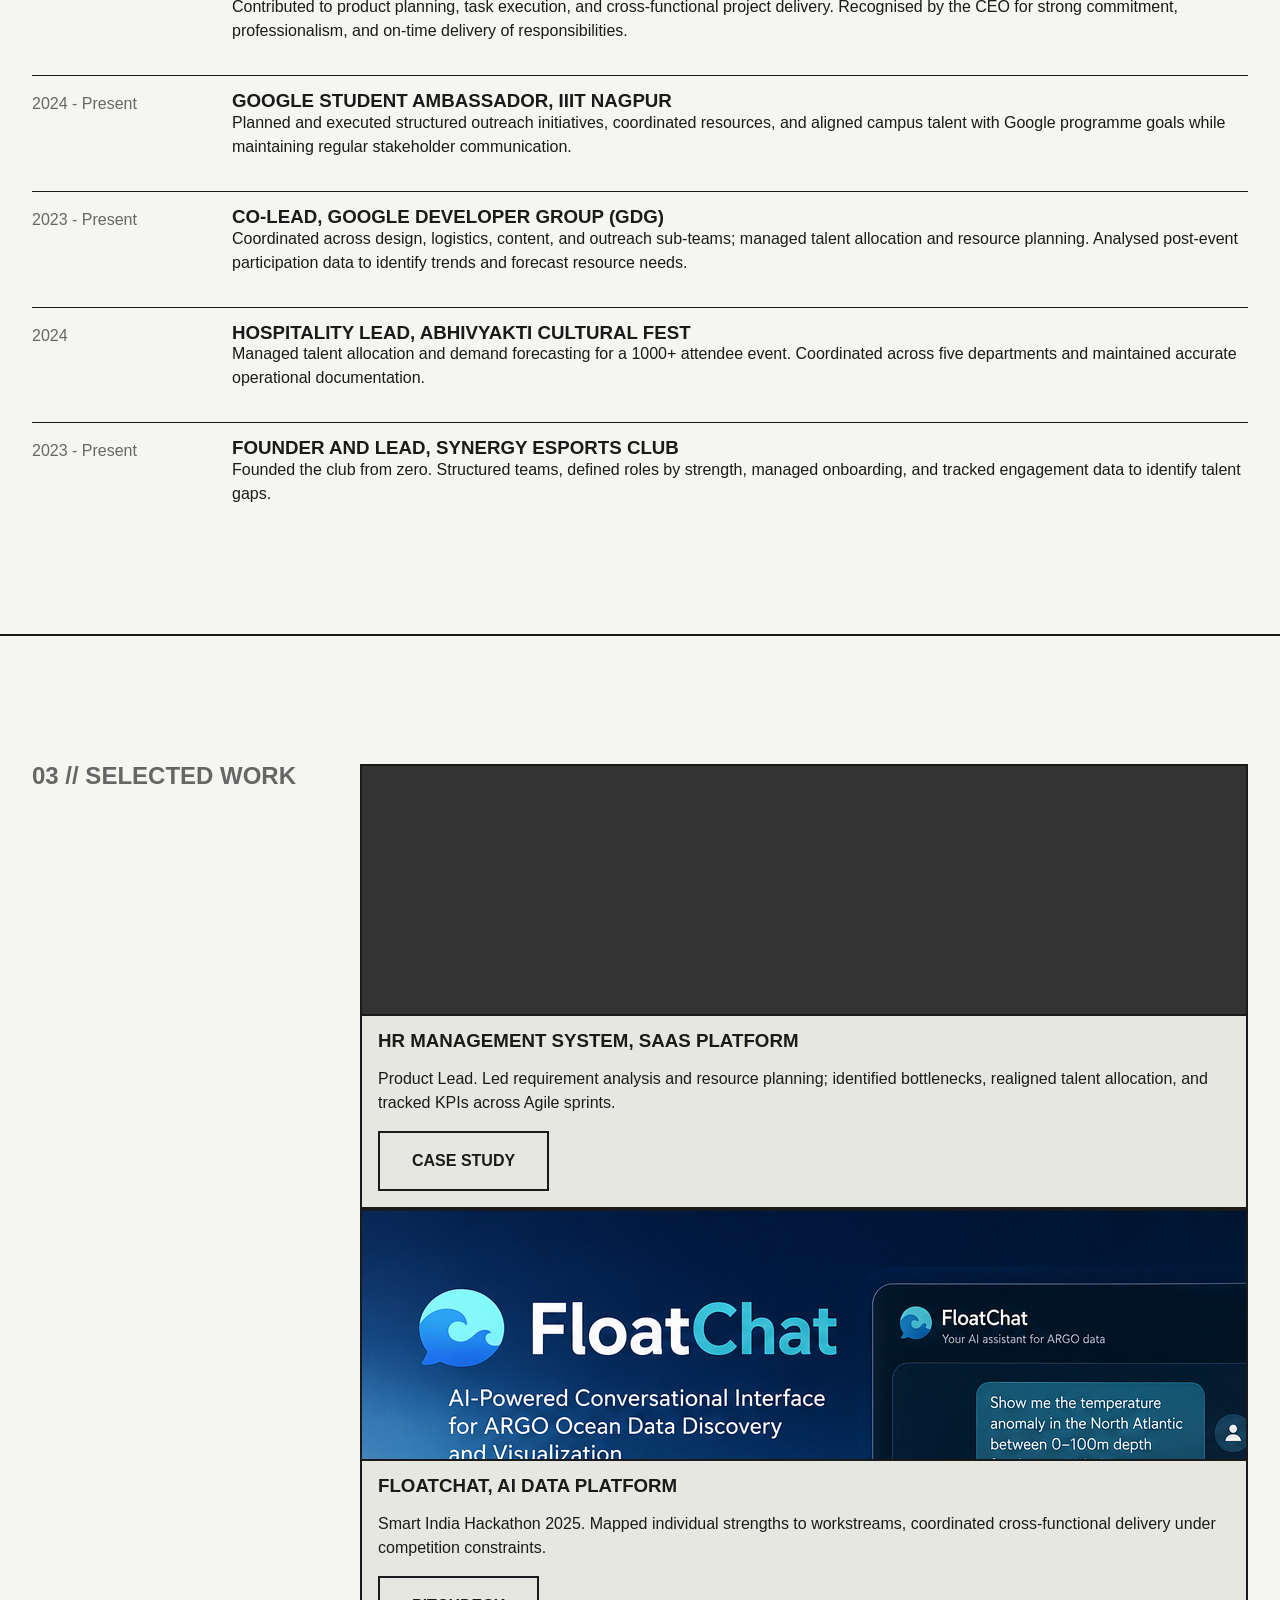
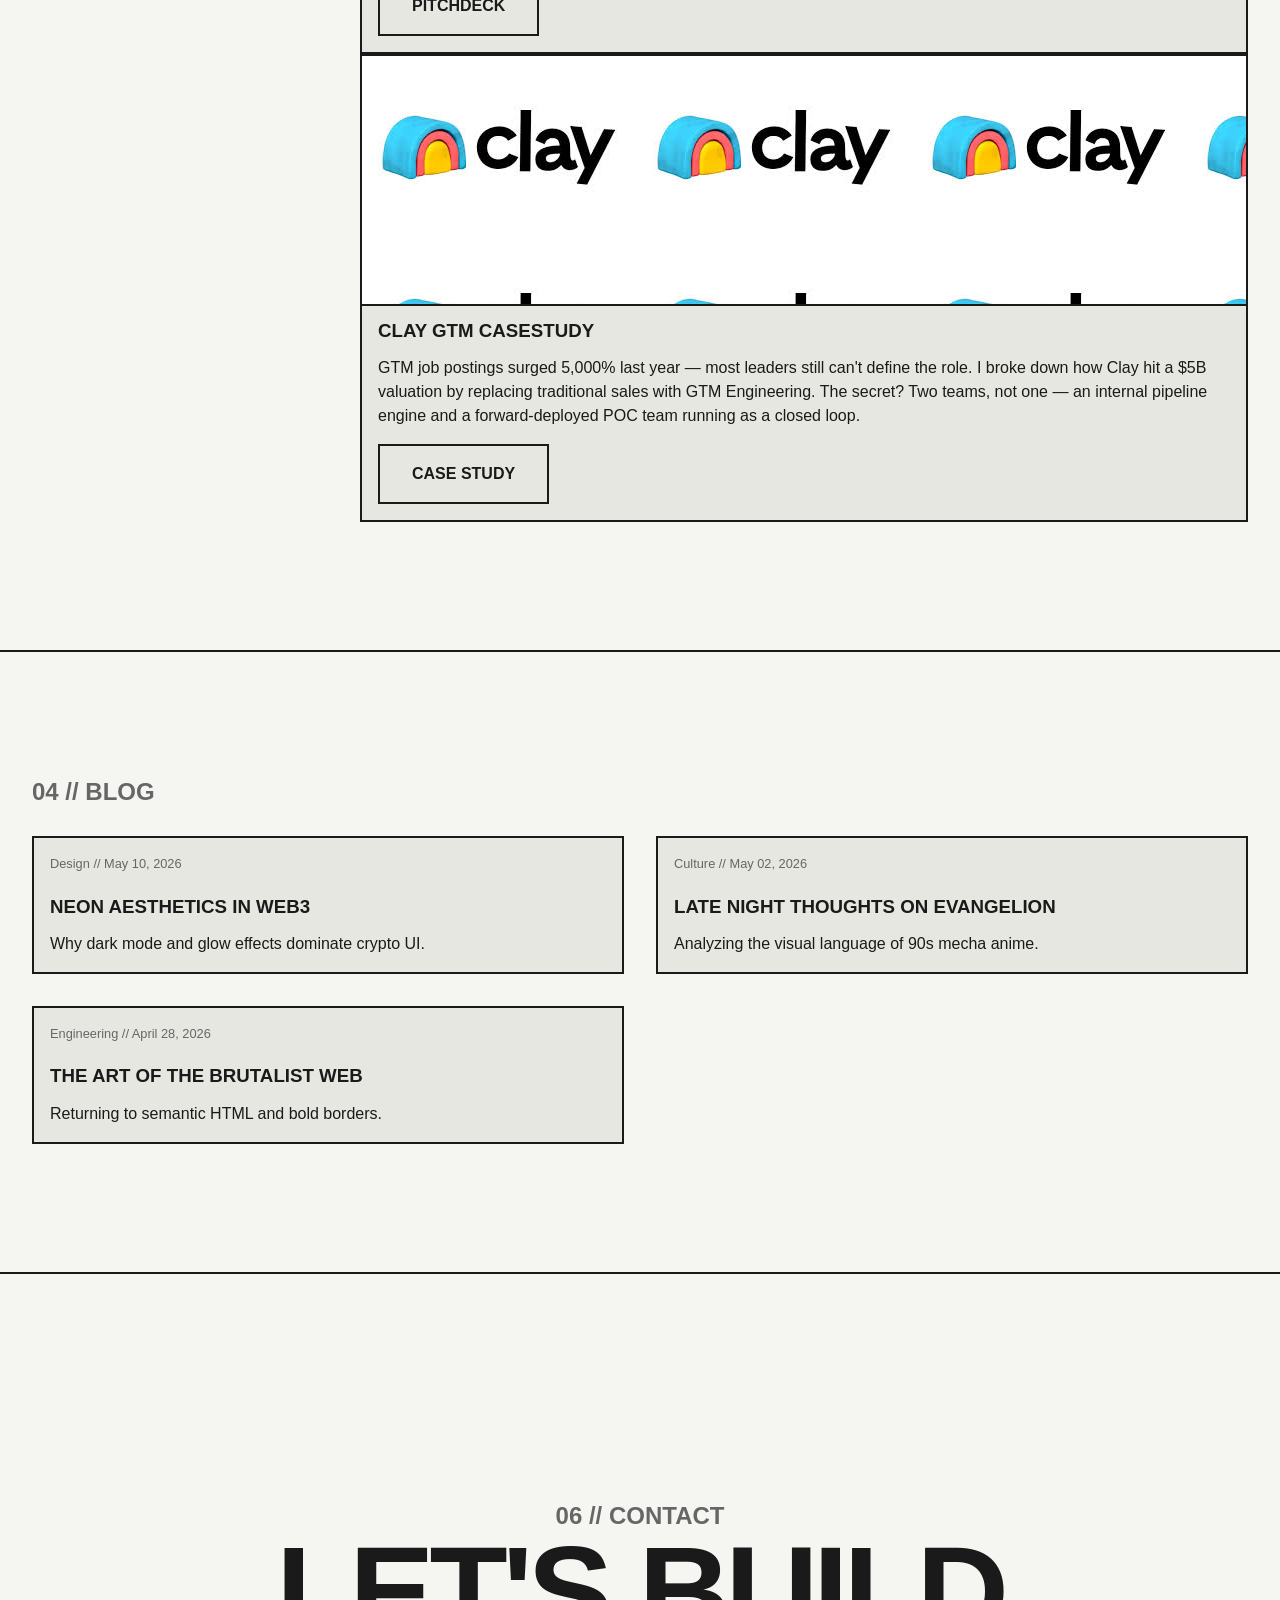
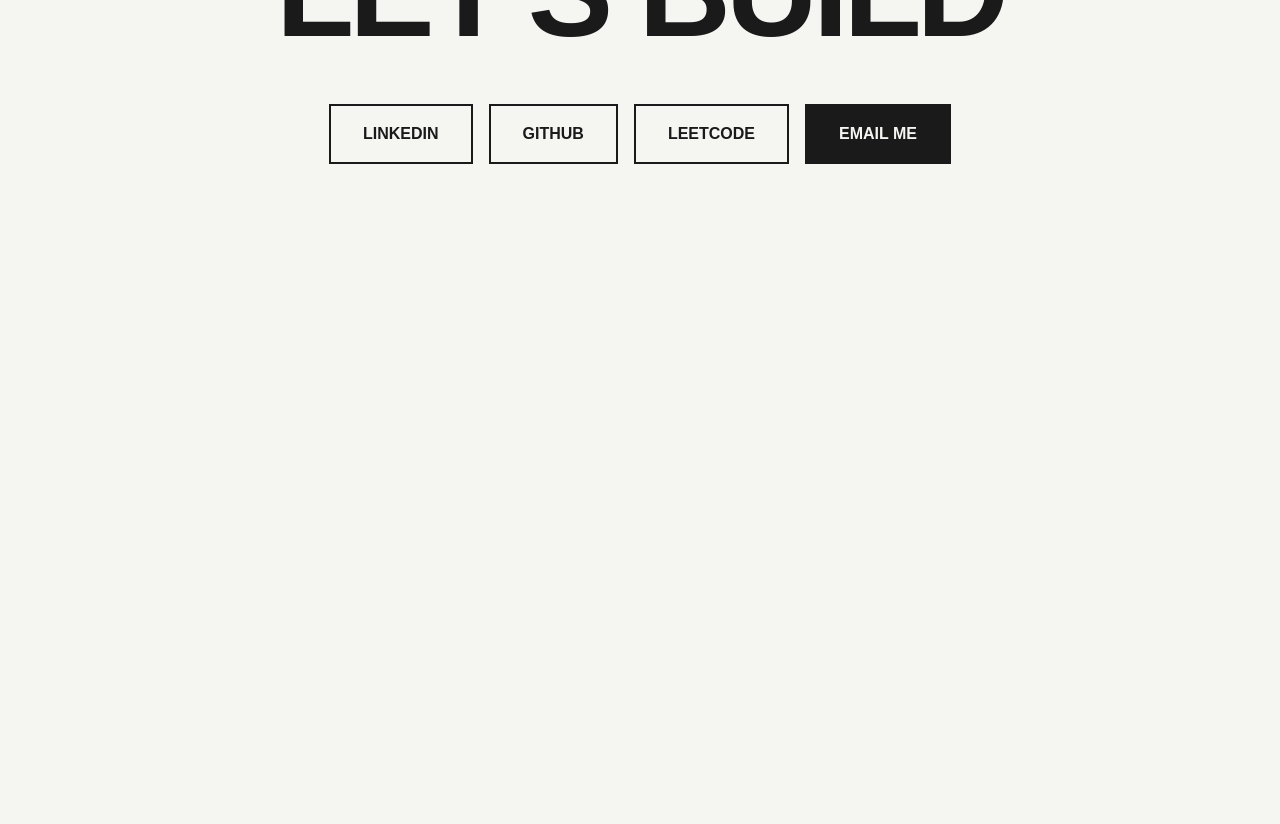
==== commit 7e1a80ae: "Security fixes: add rel=noopener to external links and implement strict CSP" ====
--- a/index.html
+++ b/index.html
@@ -5,6 +5,7 @@
     <meta name="viewport" content="width=device-width, initial-scale=1.0">
     <title>Vageesa | Creative Operator</title>
     <meta name="description" content="Multidisciplinary creator bridging structured systems and raw human expression.">
+    <meta http-equiv="Content-Security-Policy" content="default-src 'self'; img-src 'self' data: https://images.unsplash.com; style-src 'self' 'unsafe-inline' https://fonts.googleapis.com; font-src https://fonts.gstatic.com; script-src 'self';">
     <link rel="preconnect" href="https://fonts.googleapis.com">
     <link rel="preconnect" href="https://fonts.gstatic.com" crossorigin>
     <link href="https://fonts.googleapis.com/css2?family=Caveat:wght@600&family=Inter:wght@400;500;600&family=Oswald:wght@500;700&family=Syne:wght@600;700;800&display=swap" rel="stylesheet">
@@ -89,9 +90,9 @@
                 <h1 class="giant-text">LET'S BUILD</h1>
                 
                 <div class="social-links" style="margin-top: 3rem; display: flex; justify-content: center; gap: 1rem; flex-wrap: wrap;">
-                    <a href="https://linkedin.com/in/vageesa" target="_blank" class="btn btn-outline">LinkedIn</a>
-                    <a href="https://github.com/vageesa" target="_blank" class="btn btn-outline">GitHub</a>
-                    <a href="https://leetcode.com/u/vageesa_sarma/" target="_blank" class="btn btn-outline">LeetCode</a>
+                    <a href="https://linkedin.com/in/vageesa" target="_blank" rel="noopener noreferrer" class="btn btn-outline">LinkedIn</a>
+                    <a href="https://github.com/vageesa" target="_blank" rel="noopener noreferrer" class="btn btn-outline">GitHub</a>
+                    <a href="https://leetcode.com/u/vageesa_sarma/" target="_blank" rel="noopener noreferrer" class="btn btn-outline">LeetCode</a>
                     <a href="mailto:vageesamusunuri@gmail.com" class="btn btn-primary">Email Me</a>
                 </div>
             </div>
